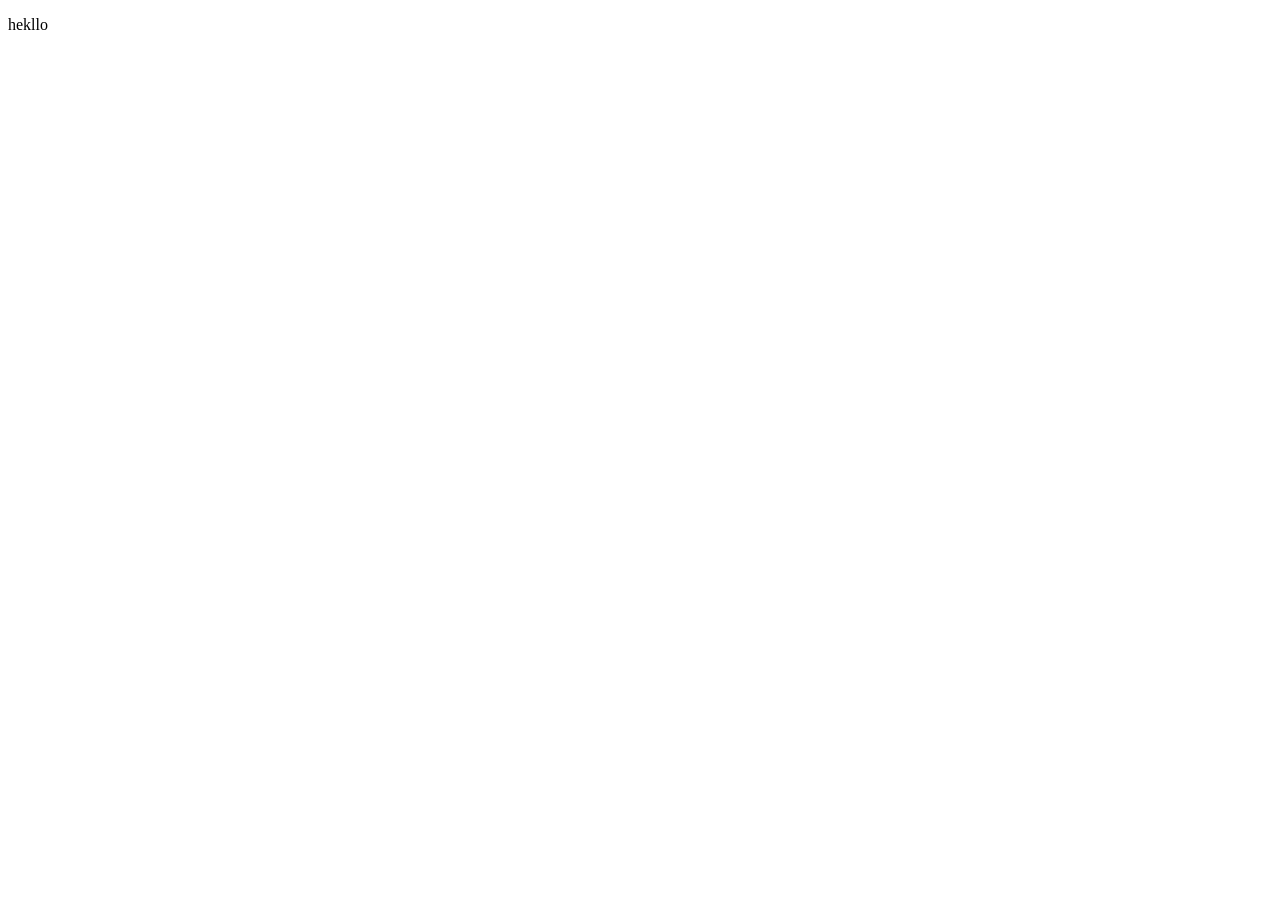
==== index.html @ a21338e0 "break" ====
<!DOCTYPE html>
<html lang="en">

<head>
    <meta charset="UTF-8">
    <meta name="viewport" content="width=device-width,initial-scale=1.0">
    <title>MY first website</title>

    
<p>
    hekllo</p>

</body>

</html>
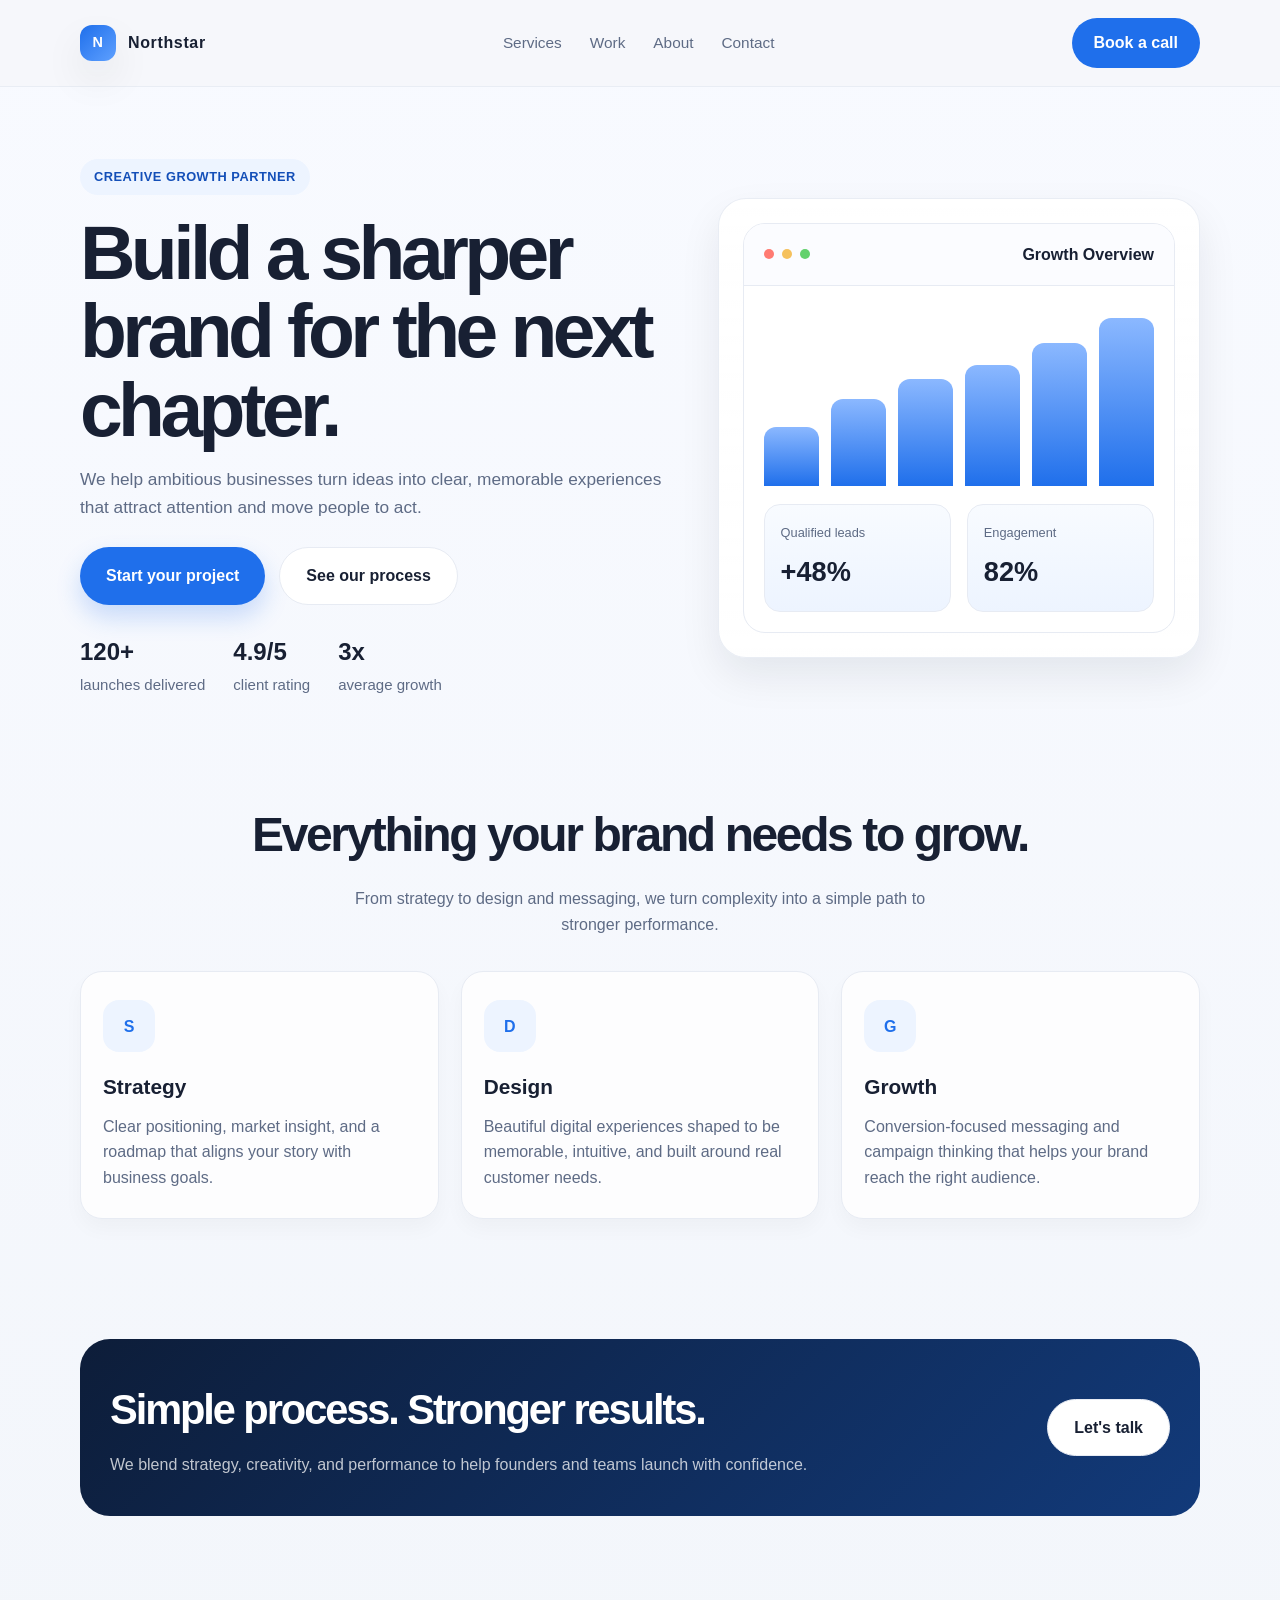
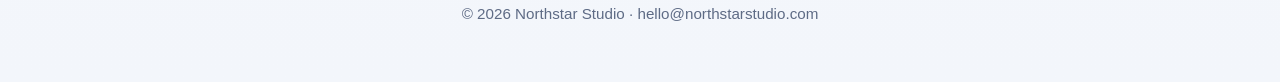
==== commit 5ec520f5: "break" ====
--- a/index.html
+++ b/index.html
@@ -1,15 +1,511 @@
 <!DOCTYPE html>
 <html lang="en">
-
 <head>
-    <meta charset="UTF-8">
-    <meta name="viewport" content="width=device-width,initial-scale=1.0">
-    <title>MY first website</title>
-
-    
-<p>
-    hekllo</p>
-
+  <meta charset="UTF-8" />
+  <meta name="viewport" content="width=device-width, initial-scale=1.0" />
+  <title>Northstar Studio</title>
+  <meta name="description" content="A clean and modern studio landing page." />
+  <style>
+    :root {
+      --bg: #f5f7fb;
+      --panel: #ffffff;
+      --primary: #1f6feb;
+      --primary-dark: #144fb8;
+      --text: #182033;
+      --muted: #5e6b85;
+      --line: #e7ebf3;
+      --accent: #edf4ff;
+      --shadow: 0 18px 40px rgba(17, 24, 39, 0.08);
+    }
+
+    * { box-sizing: border-box; }
+
+    html { scroll-behavior: smooth; }
+
+    body {
+      margin: 0;
+      font-family: Arial, Helvetica, sans-serif;
+      background: linear-gradient(180deg, #f8faff 0%, #f3f6fb 100%);
+      color: var(--text);
+      line-height: 1.6;
+    }
+
+    a { text-decoration: none; color: inherit; }
+
+    img { max-width: 100%; display: block; }
+
+    .container {
+      width: min(1120px, calc(100% - 32px));
+      margin: 0 auto;
+    }
+
+    header {
+      position: sticky;
+      top: 0;
+      z-index: 10;
+      backdrop-filter: blur(10px);
+      background: rgba(245, 247, 251, 0.8);
+      border-bottom: 1px solid rgba(231, 235, 243, 0.8);
+    }
+
+    .nav {
+      display: flex;
+      align-items: center;
+      justify-content: space-between;
+      padding: 18px 0;
+    }
+
+    .brand {
+      display: flex;
+      align-items: center;
+      gap: 12px;
+      font-weight: 700;
+      letter-spacing: 0.04em;
+    }
+
+    .brand-mark {
+      width: 36px;
+      height: 36px;
+      border-radius: 12px;
+      display: grid;
+      place-items: center;
+      color: white;
+      background: linear-gradient(135deg, var(--primary), #5ea0ff);
+      box-shadow: var(--shadow);
+      font-size: 0.9rem;
+    }
+
+    .nav-links {
+      display: flex;
+      align-items: center;
+      gap: 28px;
+      color: var(--muted);
+      font-size: 0.96rem;
+    }
+
+    .nav-button {
+      padding: 12px 22px;
+      border-radius: 999px;
+      background: var(--primary);
+      color: white;
+      font-weight: 600;
+      transition: background 0.2s ease;
+    }
+
+    .nav-button:hover {
+      background: var(--primary-dark);
+    }
+
+    .hero {
+      padding: 72px 0 40px;
+    }
+
+    .hero-inner {
+      display: grid;
+      grid-template-columns: 1.1fr 0.9fr;
+      gap: 48px;
+      align-items: center;
+    }
+
+    .eyebrow {
+      display: inline-flex;
+      align-items: center;
+      gap: 8px;
+      padding: 8px 14px;
+      background: var(--accent);
+      color: var(--primary-dark);
+      border-radius: 999px;
+      font-size: 0.8rem;
+      font-weight: 700;
+      letter-spacing: 0.04em;
+      text-transform: uppercase;
+    }
+
+    h1 {
+      margin: 18px 0 18px;
+      font-size: clamp(2.7rem, 6vw, 5rem);
+      line-height: 1.02;
+      letter-spacing: -0.06em;
+    }
+
+    .lead {
+      max-width: 590px;
+      margin: 0 0 26px;
+      color: var(--muted);
+      font-size: 1.08rem;
+    }
+
+    .cta-row {
+      display: flex;
+      flex-wrap: wrap;
+      gap: 14px;
+      margin-bottom: 28px;
+    }
+
+    .button {
+      display: inline-flex;
+      align-items: center;
+      justify-content: center;
+      padding: 15px 26px;
+      border-radius: 999px;
+      font-weight: 700;
+      transition: transform 0.2s ease, box-shadow 0.2s ease;
+    }
+
+    .button:hover {
+      transform: translateY(-1px);
+    }
+
+    .button.primary {
+      background: var(--primary);
+      color: white;
+      box-shadow: 0 12px 24px rgba(31, 111, 235, 0.22);
+    }
+
+    .button.secondary {
+      background: white;
+      border: 1px solid var(--line);
+      color: var(--text);
+    }
+
+    .mini-stats {
+      display: flex;
+      flex-wrap: wrap;
+      gap: 28px;
+      color: var(--muted);
+      font-size: 0.94rem;
+    }
+
+    .mini-stats strong {
+      display: block;
+      color: var(--text);
+      font-size: 1.5rem;
+      margin-bottom: 2px;
+    }
+
+    .hero-card {
+      background: linear-gradient(180deg, rgba(255,255,255,0.9), rgba(255,255,255,1));
+      border: 1px solid rgba(231, 235, 243, 0.9);
+      border-radius: 28px;
+      box-shadow: var(--shadow);
+      padding: 24px;
+    }
+
+    .dashboard {
+      background: var(--panel);
+      border: 1px solid var(--line);
+      border-radius: 22px;
+      overflow: hidden;
+    }
+
+    .dashboard-top {
+      display: flex;
+      align-items: center;
+      justify-content: space-between;
+      padding: 18px 20px;
+      border-bottom: 1px solid var(--line);
+      background: #fbfcff;
+    }
+
+    .dots {
+      display: flex;
+      gap: 8px;
+    }
+
+    .dot {
+      width: 10px;
+      height: 10px;
+      border-radius: 50%;
+      background: #dfe7f6;
+    }
+
+    .dot:first-child { background: #ff7b72; }
+    .dot:nth-child(2) { background: #f5c15d; }
+    .dot:nth-child(3) { background: #62d16c; }
+
+    .card-body {
+      padding: 20px;
+    }
+
+    .chart-bars {
+      display: flex;
+      align-items: flex-end;
+      gap: 12px;
+      height: 180px;
+      padding-top: 12px;
+    }
+
+    .chart-bars span {
+      flex: 1;
+      border-radius: 12px 12px 0 0;
+      background: linear-gradient(180deg, #8bb8ff 0%, #1f6feb 100%);
+    }
+
+    .chart-bars span:nth-child(1) { height: 35%; }
+    .chart-bars span:nth-child(2) { height: 52%; }
+    .chart-bars span:nth-child(3) { height: 64%; }
+    .chart-bars span:nth-child(4) { height: 72%; }
+    .chart-bars span:nth-child(5) { height: 85%; }
+    .chart-bars span:nth-child(6) { height: 100%; }
+
+    .metric-grid {
+      display: grid;
+      grid-template-columns: repeat(2, minmax(0, 1fr));
+      gap: 16px;
+      margin-top: 18px;
+    }
+
+    .metric {
+      background: linear-gradient(180deg, #f8fbff, #edf4ff);
+      border: 1px solid var(--line);
+      border-radius: 16px;
+      padding: 18px 16px;
+    }
+
+    .metric-label {
+      color: var(--muted);
+      font-size: 0.8rem;
+      margin-bottom: 6px;
+    }
+
+    .metric-value {
+      font-size: 1.7rem;
+      font-weight: 700;
+    }
+
+    .section {
+      padding: 60px 0;
+    }
+
+    .section-heading {
+      text-align: center;
+      margin-bottom: 34px;
+    }
+
+    .section-heading h2 {
+      margin: 0 0 12px;
+      font-size: clamp(2rem, 5vw, 3rem);
+      letter-spacing: -0.05em;
+    }
+
+    .section-heading p {
+      margin: 0 auto;
+      max-width: 620px;
+      color: var(--muted);
+    }
+
+    .features {
+      display: grid;
+      grid-template-columns: repeat(3, minmax(0, 1fr));
+      gap: 22px;
+    }
+
+    .feature {
+      background: rgba(255,255,255,0.8);
+      border: 1px solid var(--line);
+      border-radius: 22px;
+      padding: 28px 22px;
+      box-shadow: 0 10px 20px rgba(17, 24, 39, 0.03);
+    }
+
+    .icon {
+      width: 52px;
+      height: 52px;
+      border-radius: 16px;
+      display: grid;
+      place-items: center;
+      background: var(--accent);
+      color: var(--primary);
+      font-weight: 700;
+      margin-bottom: 18px;
+    }
+
+    .feature h3 {
+      margin: 0 0 10px;
+      font-size: 1.3rem;
+    }
+
+    .feature p {
+      margin: 0;
+      color: var(--muted);
+    }
+
+    .cta-panel {
+      background: linear-gradient(135deg, #0d1d39 0%, #123a7a 100%);
+      border-radius: 30px;
+      padding: 38px 30px;
+      color: white;
+      display: flex;
+      justify-content: space-between;
+      align-items: center;
+      gap: 24px;
+    }
+
+    .cta-panel h3 {
+      margin: 0 0 8px;
+      font-size: clamp(1.8rem, 4vw, 2.6rem);
+      letter-spacing: -0.05em;
+    }
+
+    .cta-panel p {
+      margin: 0;
+      color: rgba(255,255,255,0.74);
+    }
+
+    footer {
+      padding: 26px 0 56px;
+      color: var(--muted);
+      text-align: center;
+      font-size: 0.95rem;
+    }
+
+    @media (max-width: 860px) {
+      .hero-inner,
+      .features,
+      .cta-panel {
+        grid-template-columns: 1fr;
+        display: grid;
+      }
+
+      .nav-links {
+        display: none;
+      }
+
+      .cta-panel {
+        text-align: center;
+        justify-items: center;
+      }
+    }
+  </style>
+</head>
+<body>
+  <header>
+    <div class="container nav">
+      <div class="brand" aria-label="Northstar Studio homepage">
+        <div class="brand-mark">N</div>
+        <span>Northstar</span>
+      </div>
+      <nav class="nav-links" aria-label="Main navigation">
+        <a href="#services">Services</a>
+        <a href="#work">Work</a>
+        <a href="#about">About</a>
+        <a href="#contact">Contact</a>
+      </nav>
+      <a class="nav-button" href="#contact">Book a call</a>
+    </div>
+  </header>
+
+  <main>
+    <section class="hero">
+      <div class="container hero-inner">
+        <div>
+          <div class="eyebrow">Creative growth partner</div>
+          <h1>Build a sharper brand for the next chapter.</h1>
+          <p class="lead">
+            We help ambitious businesses turn ideas into clear, memorable experiences that attract attention and move people to act.
+          </p>
+          <div class="cta-row">
+            <a class="button primary" href="#contact">Start your project</a>
+            <a class="button secondary" href="#services">See our process</a>
+          </div>
+          <div class="mini-stats" aria-label="Key metrics">
+            <div>
+              <strong>120+</strong>
+              launches delivered
+            </div>
+            <div>
+              <strong>4.9/5</strong>
+              client rating
+            </div>
+            <div>
+              <strong>3x</strong>
+              average growth
+            </div>
+          </div>
+        </div>
+
+        <div class="hero-card" aria-label="Analytics preview">
+          <div class="dashboard">
+            <div class="dashboard-top">
+              <div class="dots" aria-hidden="true">
+                <span class="dot"></span>
+                <span class="dot"></span>
+                <span class="dot"></span>
+              </div>
+              <strong>Growth Overview</strong>
+            </div>
+            <div class="card-body">
+              <div class="chart-bars" aria-hidden="true">
+                <span></span>
+                <span></span>
+                <span></span>
+                <span></span>
+                <span></span>
+                <span></span>
+              </div>
+              <div class="metric-grid">
+                <div class="metric">
+                  <div class="metric-label">Qualified leads</div>
+                  <div class="metric-value">+48%</div>
+                </div>
+                <div class="metric">
+                  <div class="metric-label">Engagement</div>
+                  <div class="metric-value">82%</div>
+                </div>
+              </div>
+            </div>
+          </div>
+        </div>
+      </div>
+    </section>
+
+    <section class="section" id="services">
+      <div class="container">
+        <div class="section-heading">
+          <h2>Everything your brand needs to grow.</h2>
+          <p>From strategy to design and messaging, we turn complexity into a simple path to stronger performance.</p>
+        </div>
+
+        <div class="features">
+          <article class="feature">
+            <div class="icon">S</div>
+            <h3>Strategy</h3>
+            <p>Clear positioning, market insight, and a roadmap that aligns your story with business goals.</p>
+          </article>
+
+          <article class="feature">
+            <div class="icon">D</div>
+            <h3>Design</h3>
+            <p>Beautiful digital experiences shaped to be memorable, intuitive, and built around real customer needs.</p>
+          </article>
+
+          <article class="feature">
+            <div class="icon">G</div>
+            <h3>Growth</h3>
+            <p>Conversion-focused messaging and campaign thinking that helps your brand reach the right audience.</p>
+          </article>
+        </div>
+      </div>
+    </section>
+
+    <section class="section" id="about">
+      <div class="container">
+        <div class="cta-panel">
+          <div>
+            <h3>Simple process. Stronger results.</h3>
+            <p>We blend strategy, creativity, and performance to help founders and teams launch with confidence.</p>
+          </div>
+          <a class="button secondary" href="#contact">Let's talk</a>
+        </div>
+      </div>
+    </section>
+  </main>
+
+  <footer id="contact">
+    <div class="container">
+      © 2026 Northstar Studio · hello@northstarstudio.com
+    </div>
+  </footer>
 </body>
-
 </html>
+
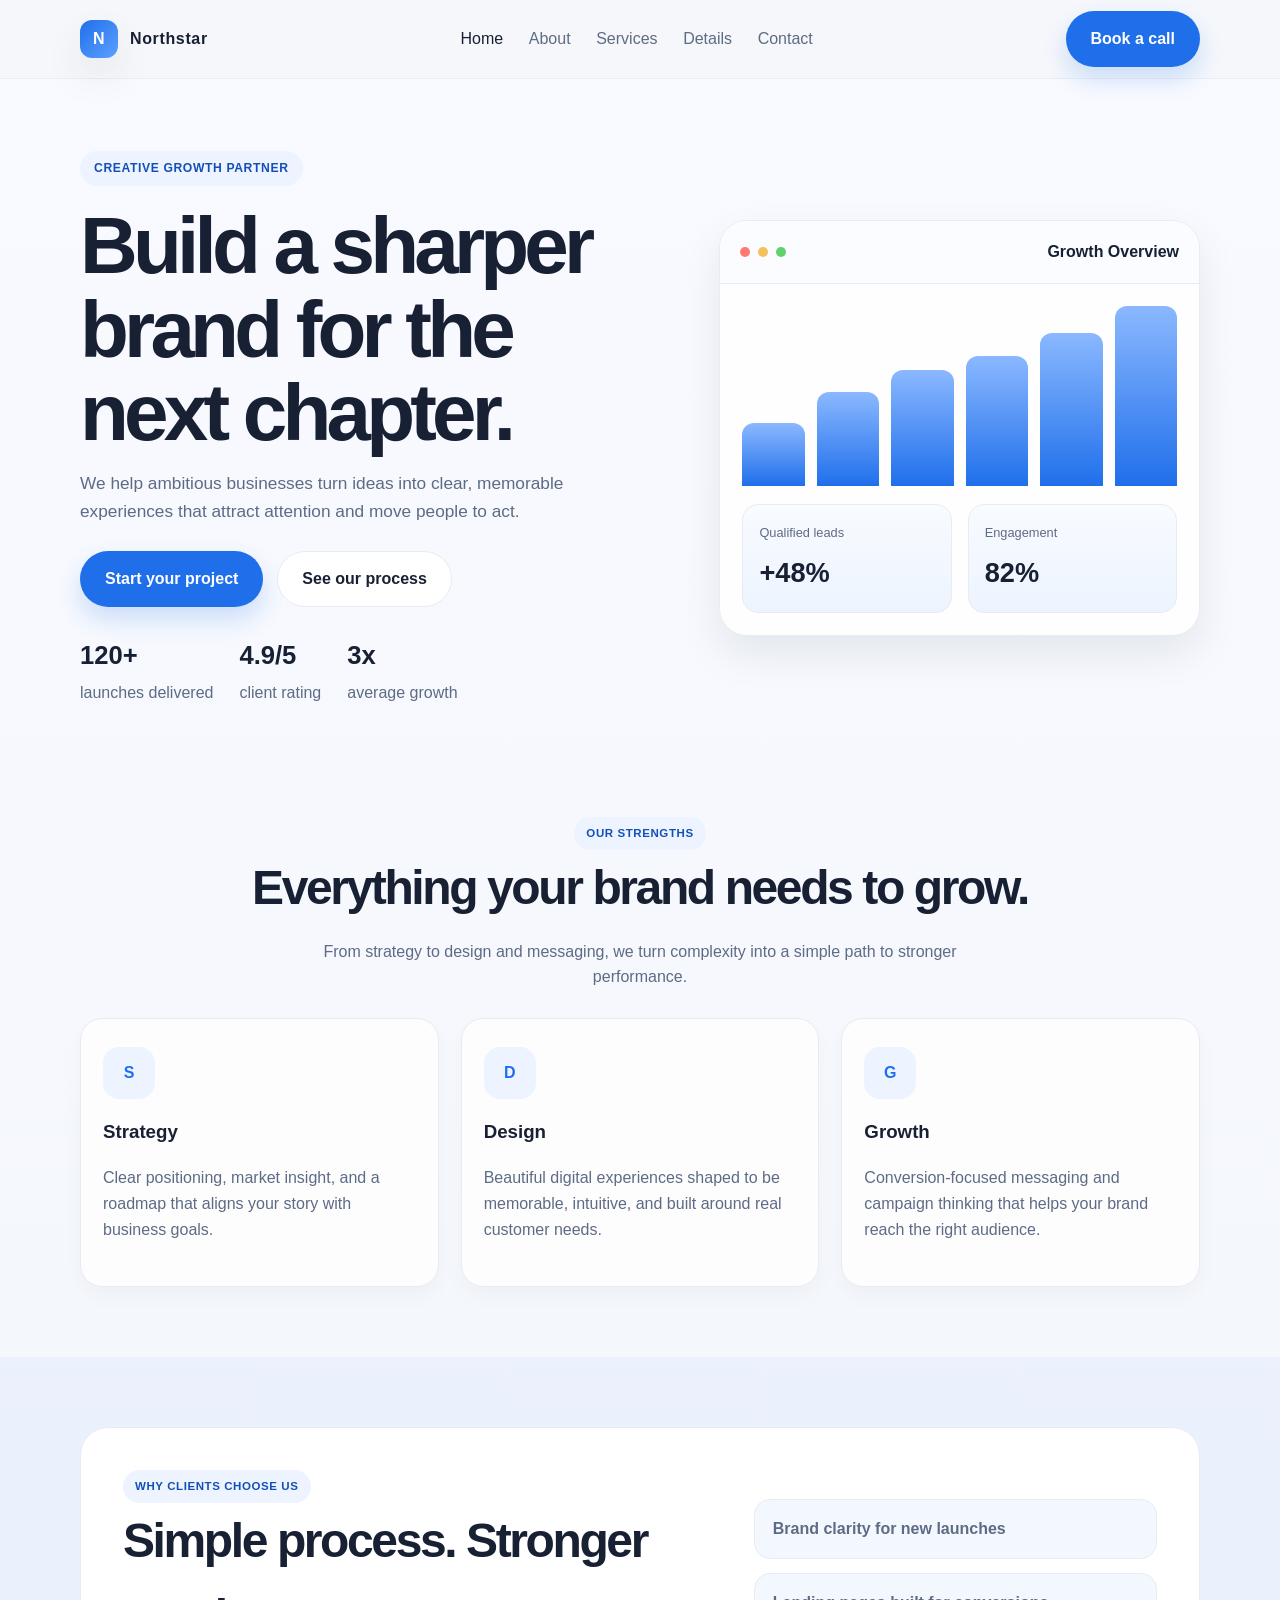
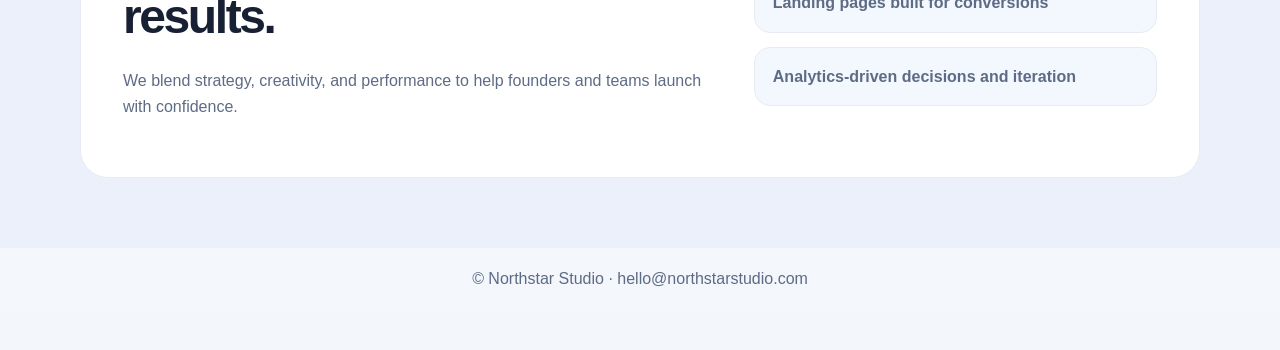
==== commit 9df8b019: "break" ====
--- a/index.html
+++ b/index.html
@@ -4,454 +4,90 @@
   <meta charset="UTF-8" />
   <meta name="viewport" content="width=device-width, initial-scale=1.0" />
   <title>Northstar Studio</title>
-  <meta name="description" content="A clean and modern studio landing page." />
-  <style>
-    :root {
-      --bg: #f5f7fb;
-      --panel: #ffffff;
-      --primary: #1f6feb;
-      --primary-dark: #144fb8;
-      --text: #182033;
-      --muted: #5e6b85;
-      --line: #e7ebf3;
-      --accent: #edf4ff;
-      --shadow: 0 18px 40px rgba(17, 24, 39, 0.08);
-    }
-
-    * { box-sizing: border-box; }
-
-    html { scroll-behavior: smooth; }
-
-    body {
-      margin: 0;
-      font-family: Arial, Helvetica, sans-serif;
-      background: linear-gradient(180deg, #f8faff 0%, #f3f6fb 100%);
-      color: var(--text);
-      line-height: 1.6;
-    }
-
-    a { text-decoration: none; color: inherit; }
-
-    img { max-width: 100%; display: block; }
-
-    .container {
-      width: min(1120px, calc(100% - 32px));
-      margin: 0 auto;
-    }
-
-    header {
-      position: sticky;
-      top: 0;
-      z-index: 10;
-      backdrop-filter: blur(10px);
-      background: rgba(245, 247, 251, 0.8);
-      border-bottom: 1px solid rgba(231, 235, 243, 0.8);
-    }
-
-    .nav {
-      display: flex;
-      align-items: center;
-      justify-content: space-between;
-      padding: 18px 0;
-    }
-
-    .brand {
-      display: flex;
-      align-items: center;
-      gap: 12px;
-      font-weight: 700;
-      letter-spacing: 0.04em;
-    }
-
-    .brand-mark {
-      width: 36px;
-      height: 36px;
-      border-radius: 12px;
-      display: grid;
-      place-items: center;
-      color: white;
-      background: linear-gradient(135deg, var(--primary), #5ea0ff);
-      box-shadow: var(--shadow);
-      font-size: 0.9rem;
-    }
-
-    .nav-links {
-      display: flex;
-      align-items: center;
-      gap: 28px;
-      color: var(--muted);
-      font-size: 0.96rem;
-    }
-
-    .nav-button {
-      padding: 12px 22px;
-      border-radius: 999px;
-      background: var(--primary);
-      color: white;
-      font-weight: 600;
-      transition: background 0.2s ease;
-    }
-
-    .nav-button:hover {
-      background: var(--primary-dark);
-    }
-
-    .hero {
-      padding: 72px 0 40px;
-    }
-
-    .hero-inner {
-      display: grid;
-      grid-template-columns: 1.1fr 0.9fr;
-      gap: 48px;
-      align-items: center;
-    }
-
-    .eyebrow {
-      display: inline-flex;
-      align-items: center;
-      gap: 8px;
-      padding: 8px 14px;
-      background: var(--accent);
-      color: var(--primary-dark);
-      border-radius: 999px;
-      font-size: 0.8rem;
-      font-weight: 700;
-      letter-spacing: 0.04em;
-      text-transform: uppercase;
-    }
-
-    h1 {
-      margin: 18px 0 18px;
-      font-size: clamp(2.7rem, 6vw, 5rem);
-      line-height: 1.02;
-      letter-spacing: -0.06em;
-    }
-
-    .lead {
-      max-width: 590px;
-      margin: 0 0 26px;
-      color: var(--muted);
-      font-size: 1.08rem;
-    }
-
-    .cta-row {
-      display: flex;
-      flex-wrap: wrap;
-      gap: 14px;
-      margin-bottom: 28px;
-    }
-
-    .button {
-      display: inline-flex;
-      align-items: center;
-      justify-content: center;
-      padding: 15px 26px;
-      border-radius: 999px;
-      font-weight: 700;
-      transition: transform 0.2s ease, box-shadow 0.2s ease;
-    }
-
-    .button:hover {
-      transform: translateY(-1px);
-    }
-
-    .button.primary {
-      background: var(--primary);
-      color: white;
-      box-shadow: 0 12px 24px rgba(31, 111, 235, 0.22);
-    }
-
-    .button.secondary {
-      background: white;
-      border: 1px solid var(--line);
-      color: var(--text);
-    }
-
-    .mini-stats {
-      display: flex;
-      flex-wrap: wrap;
-      gap: 28px;
-      color: var(--muted);
-      font-size: 0.94rem;
-    }
-
-    .mini-stats strong {
-      display: block;
-      color: var(--text);
-      font-size: 1.5rem;
-      margin-bottom: 2px;
-    }
-
-    .hero-card {
-      background: linear-gradient(180deg, rgba(255,255,255,0.9), rgba(255,255,255,1));
-      border: 1px solid rgba(231, 235, 243, 0.9);
-      border-radius: 28px;
-      box-shadow: var(--shadow);
-      padding: 24px;
-    }
-
-    .dashboard {
-      background: var(--panel);
-      border: 1px solid var(--line);
-      border-radius: 22px;
-      overflow: hidden;
-    }
-
-    .dashboard-top {
-      display: flex;
-      align-items: center;
-      justify-content: space-between;
-      padding: 18px 20px;
-      border-bottom: 1px solid var(--line);
-      background: #fbfcff;
-    }
-
-    .dots {
-      display: flex;
-      gap: 8px;
-    }
-
-    .dot {
-      width: 10px;
-      height: 10px;
-      border-radius: 50%;
-      background: #dfe7f6;
-    }
-
-    .dot:first-child { background: #ff7b72; }
-    .dot:nth-child(2) { background: #f5c15d; }
-    .dot:nth-child(3) { background: #62d16c; }
-
-    .card-body {
-      padding: 20px;
-    }
-
-    .chart-bars {
-      display: flex;
-      align-items: flex-end;
-      gap: 12px;
-      height: 180px;
-      padding-top: 12px;
-    }
-
-    .chart-bars span {
-      flex: 1;
-      border-radius: 12px 12px 0 0;
-      background: linear-gradient(180deg, #8bb8ff 0%, #1f6feb 100%);
-    }
-
-    .chart-bars span:nth-child(1) { height: 35%; }
-    .chart-bars span:nth-child(2) { height: 52%; }
-    .chart-bars span:nth-child(3) { height: 64%; }
-    .chart-bars span:nth-child(4) { height: 72%; }
-    .chart-bars span:nth-child(5) { height: 85%; }
-    .chart-bars span:nth-child(6) { height: 100%; }
-
-    .metric-grid {
-      display: grid;
-      grid-template-columns: repeat(2, minmax(0, 1fr));
-      gap: 16px;
-      margin-top: 18px;
-    }
-
-    .metric {
-      background: linear-gradient(180deg, #f8fbff, #edf4ff);
-      border: 1px solid var(--line);
-      border-radius: 16px;
-      padding: 18px 16px;
-    }
-
-    .metric-label {
-      color: var(--muted);
-      font-size: 0.8rem;
-      margin-bottom: 6px;
-    }
-
-    .metric-value {
-      font-size: 1.7rem;
-      font-weight: 700;
-    }
-
-    .section {
-      padding: 60px 0;
-    }
-
-    .section-heading {
-      text-align: center;
-      margin-bottom: 34px;
-    }
-
-    .section-heading h2 {
-      margin: 0 0 12px;
-      font-size: clamp(2rem, 5vw, 3rem);
-      letter-spacing: -0.05em;
-    }
-
-    .section-heading p {
-      margin: 0 auto;
-      max-width: 620px;
-      color: var(--muted);
-    }
-
-    .features {
-      display: grid;
-      grid-template-columns: repeat(3, minmax(0, 1fr));
-      gap: 22px;
-    }
-
-    .feature {
-      background: rgba(255,255,255,0.8);
-      border: 1px solid var(--line);
-      border-radius: 22px;
-      padding: 28px 22px;
-      box-shadow: 0 10px 20px rgba(17, 24, 39, 0.03);
-    }
-
-    .icon {
-      width: 52px;
-      height: 52px;
-      border-radius: 16px;
-      display: grid;
-      place-items: center;
-      background: var(--accent);
-      color: var(--primary);
-      font-weight: 700;
-      margin-bottom: 18px;
-    }
-
-    .feature h3 {
-      margin: 0 0 10px;
-      font-size: 1.3rem;
-    }
-
-    .feature p {
-      margin: 0;
-      color: var(--muted);
-    }
-
-    .cta-panel {
-      background: linear-gradient(135deg, #0d1d39 0%, #123a7a 100%);
-      border-radius: 30px;
-      padding: 38px 30px;
-      color: white;
-      display: flex;
-      justify-content: space-between;
-      align-items: center;
-      gap: 24px;
-    }
-
-    .cta-panel h3 {
-      margin: 0 0 8px;
-      font-size: clamp(1.8rem, 4vw, 2.6rem);
-      letter-spacing: -0.05em;
-    }
-
-    .cta-panel p {
-      margin: 0;
-      color: rgba(255,255,255,0.74);
-    }
-
-    footer {
-      padding: 26px 0 56px;
-      color: var(--muted);
-      text-align: center;
-      font-size: 0.95rem;
-    }
-
-    @media (max-width: 860px) {
-      .hero-inner,
-      .features,
-      .cta-panel {
-        grid-template-columns: 1fr;
-        display: grid;
-      }
-
-      .nav-links {
-        display: none;
-      }
-
-      .cta-panel {
-        text-align: center;
-        justify-items: center;
-      }
-    }
-  </style>
+  <meta name="description" content="Northstar Studio creates clean, modern digital experiences for growing brands." />
+  <link rel="stylesheet" href="styles.css" />
 </head>
 <body>
-  <header>
-    <div class="container nav">
-      <div class="brand" aria-label="Northstar Studio homepage">
-        <div class="brand-mark">N</div>
+  <header class="site-header">
+    <div class="container navbar">
+      <a class="brand" href="index.html" aria-label="Northstar homepage">
+        <span class="brand-mark">N</span>
         <span>Northstar</span>
-      </div>
-      <nav class="nav-links" aria-label="Main navigation">
-        <a href="#services">Services</a>
-        <a href="#work">Work</a>
-        <a href="#about">About</a>
-        <a href="#contact">Contact</a>
+      </a>
+
+      <button class="menu-toggle" aria-label="Toggle menu" aria-expanded="false">Menu</button>
+
+      <nav class="site-nav" aria-label="Main navigation">
+        <a href="index.html" class="active">Home</a>
+        <a href="about.html">About</a>
+        <a href="services.html">Services</a>
+        <a href="details.html">Details</a>
+        <a href="contact.html">Contact</a>
       </nav>
-      <a class="nav-button" href="#contact">Book a call</a>
+
+      <a class="btn btn-primary nav-cta" href="contact.html">Book a call</a>
     </div>
   </header>
 
   <main>
     <section class="hero">
-      <div class="container hero-inner">
-        <div>
-          <div class="eyebrow">Creative growth partner</div>
+      <div class="container hero-grid">
+        <div class="hero-copy">
+          <span class="eyebrow">Creative growth partner</span>
           <h1>Build a sharper brand for the next chapter.</h1>
           <p class="lead">
             We help ambitious businesses turn ideas into clear, memorable experiences that attract attention and move people to act.
           </p>
-          <div class="cta-row">
-            <a class="button primary" href="#contact">Start your project</a>
-            <a class="button secondary" href="#services">See our process</a>
+
+          <div class="action-row">
+            <a class="btn btn-primary" href="contact.html">Start your project</a>
+            <a class="btn btn-secondary" href="services.html">See our process</a>
           </div>
-          <div class="mini-stats" aria-label="Key metrics">
+
+          <div class="stats-row">
             <div>
               <strong>120+</strong>
-              launches delivered
+              <span>launches delivered</span>
             </div>
             <div>
               <strong>4.9/5</strong>
-              client rating
+              <span>client rating</span>
             </div>
             <div>
               <strong>3x</strong>
-              average growth
+              <span>average growth</span>
             </div>
           </div>
         </div>
 
-        <div class="hero-card" aria-label="Analytics preview">
-          <div class="dashboard">
-            <div class="dashboard-top">
-              <div class="dots" aria-hidden="true">
-                <span class="dot"></span>
-                <span class="dot"></span>
-                <span class="dot"></span>
+        <div class="panel dashboard-panel" aria-label="Growth dashboard preview">
+          <div class="dashboard-head">
+            <div class="dots" aria-hidden="true">
+              <span></span>
+              <span></span>
+              <span></span>
+            </div>
+            <strong>Growth Overview</strong>
+          </div>
+
+          <div class="dashboard-body">
+            <div class="chart-bars" aria-hidden="true">
+              <span></span>
+              <span></span>
+              <span></span>
+              <span></span>
+              <span></span>
+              <span></span>
+            </div>
+
+            <div class="metric-grid">
+              <div class="metric-box">
+                <div class="label">Qualified leads</div>
+                <div class="value">+48%</div>
               </div>
-              <strong>Growth Overview</strong>
-            </div>
-            <div class="card-body">
-              <div class="chart-bars" aria-hidden="true">
-                <span></span>
-                <span></span>
-                <span></span>
-                <span></span>
-                <span></span>
-                <span></span>
-              </div>
-              <div class="metric-grid">
-                <div class="metric">
-                  <div class="metric-label">Qualified leads</div>
-                  <div class="metric-value">+48%</div>
-                </div>
-                <div class="metric">
-                  <div class="metric-label">Engagement</div>
-                  <div class="metric-value">82%</div>
-                </div>
+              <div class="metric-box">
+                <div class="label">Engagement</div>
+                <div class="value">82%</div>
               </div>
             </div>
           </div>
@@ -459,28 +95,29 @@
       </div>
     </section>
 
-    <section class="section" id="services">
+    <section class="section">
       <div class="container">
-        <div class="section-heading">
+        <div class="section-head">
+          <span class="eyebrow small">Our strengths</span>
           <h2>Everything your brand needs to grow.</h2>
           <p>From strategy to design and messaging, we turn complexity into a simple path to stronger performance.</p>
         </div>
 
-        <div class="features">
-          <article class="feature">
-            <div class="icon">S</div>
+        <div class="card-grid three-up">
+          <article class="card">
+            <div class="icon-box">S</div>
             <h3>Strategy</h3>
             <p>Clear positioning, market insight, and a roadmap that aligns your story with business goals.</p>
           </article>
 
-          <article class="feature">
-            <div class="icon">D</div>
+          <article class="card">
+            <div class="icon-box">D</div>
             <h3>Design</h3>
             <p>Beautiful digital experiences shaped to be memorable, intuitive, and built around real customer needs.</p>
           </article>
 
-          <article class="feature">
-            <div class="icon">G</div>
+          <article class="card">
+            <div class="icon-box">G</div>
             <h3>Growth</h3>
             <p>Conversion-focused messaging and campaign thinking that helps your brand reach the right audience.</p>
           </article>
@@ -488,24 +125,30 @@
       </div>
     </section>
 
-    <section class="section" id="about">
-      <div class="container">
-        <div class="cta-panel">
-          <div>
-            <h3>Simple process. Stronger results.</h3>
-            <p>We blend strategy, creativity, and performance to help founders and teams launch with confidence.</p>
-          </div>
-          <a class="button secondary" href="#contact">Let's talk</a>
+    <section class="section alt-section">
+      <div class="container split-panel">
+        <div>
+          <span class="eyebrow small">Why clients choose us</span>
+          <h2>Simple process. Stronger results.</h2>
+          <p>We blend strategy, creativity, and performance to help founders and teams launch with confidence.</p>
         </div>
+
+        <ul class="feature-list">
+          <li>Brand clarity for new launches</li>
+          <li>Landing pages built for conversions</li>
+          <li>Analytics-driven decisions and iteration</li>
+        </ul>
       </div>
     </section>
   </main>
 
-  <footer id="contact">
-    <div class="container">
-      © 2026 Northstar Studio · hello@northstarstudio.com
+  <footer class="site-footer">
+    <div class="container footer-inner">
+      <p>© <span id="year"></span> Northstar Studio · hello@northstarstudio.com</p>
     </div>
   </footer>
+
+  <script src="script.js"></script>
 </body>
 </html>
 
--- a/styles.css
+++ b/styles.css
@@ -0,0 +1,641 @@
+:root {
+  --bg: #f5f7fb;
+  --panel: #ffffff;
+  --primary: #1f6feb;
+  --primary-dark: #144fb8;
+  --text: #182033;
+  --muted: #5e6b85;
+  --line: #e7ebf3;
+  --accent: #edf4ff;
+  --shadow: 0 18px 40px rgba(17, 24, 39, 0.08);
+  --radius: 22px;
+}
+
+* {
+  box-sizing: border-box;
+}
+
+html {
+  scroll-behavior: smooth;
+}
+
+body {
+  margin: 0;
+  font-family: Arial, Helvetica, sans-serif;
+  background: linear-gradient(180deg, #f8faff 0%, #f3f6fb 100%);
+  color: var(--text);
+  line-height: 1.6;
+}
+
+a {
+  color: inherit;
+  text-decoration: none;
+}
+
+img {
+  max-width: 100%;
+  display: block;
+}
+
+button,
+input,
+textarea {
+  font: inherit;
+}
+
+.container {
+  width: min(1120px, calc(100% - 32px));
+  margin: 0 auto;
+}
+
+.site-header {
+  position: sticky;
+  top: 0;
+  z-index: 20;
+  background: rgba(245, 247, 251, 0.82);
+  backdrop-filter: blur(10px);
+  border-bottom: 1px solid rgba(231, 235, 243, 0.9);
+}
+
+.navbar {
+  display: flex;
+  align-items: center;
+  justify-content: space-between;
+  gap: 20px;
+  min-height: 78px;
+}
+
+.brand {
+  display: inline-flex;
+  align-items: center;
+  gap: 12px;
+  font-weight: 700;
+  letter-spacing: 0.04em;
+}
+
+.brand-mark {
+  width: 38px;
+  height: 38px;
+  display: grid;
+  place-items: center;
+  border-radius: 12px;
+  background: linear-gradient(135deg, var(--primary), #5ea0ff);
+  color: #fff;
+  box-shadow: var(--shadow);
+}
+
+.site-nav {
+  display: flex;
+  align-items: center;
+  gap: clamp(12px, 2vw, 26px);
+  color: var(--muted);
+}
+
+.site-nav a {
+  transition: color 0.2s ease;
+}
+
+.site-nav a:hover,
+.site-nav a.active {
+  color: var(--text);
+}
+
+.btn {
+  display: inline-flex;
+  align-items: center;
+  justify-content: center;
+  padding: 14px 24px;
+  border-radius: 999px;
+  border: 1px solid transparent;
+  font-weight: 700;
+  transition: transform 0.2s ease, box-shadow 0.2s ease;
+}
+
+.btn:hover {
+  transform: translateY(-1px);
+}
+
+.btn-primary {
+  background: var(--primary);
+  color: white;
+  box-shadow: 0 12px 24px rgba(31, 111, 235, 0.2);
+}
+
+.btn-primary:hover {
+  background: var(--primary-dark);
+}
+
+.btn-secondary {
+  background: white;
+  border-color: var(--line);
+  color: var(--text);
+}
+
+.hero {
+  padding: 72px 0 42px;
+}
+
+.hero-grid {
+  display: grid;
+  grid-template-columns: minmax(0, 1.1fr) minmax(0, 0.9fr);
+  gap: clamp(24px, 5vw, 52px);
+  align-items: center;
+}
+
+.eyebrow {
+  display: inline-flex;
+  align-items: center;
+  padding: 8px 14px;
+  border-radius: 999px;
+  background: var(--accent);
+  color: var(--primary-dark);
+  font-size: 0.76rem;
+  font-weight: 700;
+  letter-spacing: 0.05em;
+  text-transform: uppercase;
+}
+
+.eyebrow.small {
+  padding: 7px 12px;
+  font-size: 0.72rem;
+}
+
+h1,
+h2,
+h3,
+p {
+  margin-top: 0;
+}
+
+h1 {
+  margin: 18px 0 16px;
+  font-size: clamp(2.6rem, 7vw, 5rem);
+  line-height: 1.04;
+  letter-spacing: -0.06em;
+}
+
+h2 {
+  margin-bottom: 12px;
+  font-size: clamp(2rem, 5vw, 3rem);
+  letter-spacing: -0.05em;
+}
+
+.lead,
+.section-head p,
+.split-panel p,
+.card p,
+.feature-list,
+.contact-info p,
+.details-copy p {
+  color: var(--muted);
+}
+
+.lead {
+  max-width: 560px;
+  margin-bottom: 26px;
+  font-size: 1.08rem;
+}
+
+.action-row {
+  display: flex;
+  flex-wrap: wrap;
+  gap: 14px;
+  margin-bottom: 28px;
+}
+
+.stats-row {
+  display: flex;
+  flex-wrap: wrap;
+  gap: 26px;
+  color: var(--muted);
+}
+
+.stats-row strong {
+  display: block;
+  margin-bottom: 4px;
+  color: var(--text);
+  font-size: clamp(1.3rem, 2vw, 1.8rem);
+}
+
+.panel {
+  background: rgba(255, 255, 255, 0.9);
+  border: 1px solid var(--line);
+  border-radius: 28px;
+  box-shadow: var(--shadow);
+}
+
+.dashboard-panel {
+  overflow: hidden;
+}
+
+.dashboard-head {
+  display: flex;
+  align-items: center;
+  justify-content: space-between;
+  padding: 18px 20px;
+  background: #fbfcff;
+  border-bottom: 1px solid var(--line);
+}
+
+.dots {
+  display: flex;
+  gap: 8px;
+}
+
+.dots span {
+  width: 10px;
+  height: 10px;
+  border-radius: 50%;
+  background: #dfe7f6;
+}
+
+.dots span:nth-child(1) { background: #ff7b72; }
+.dots span:nth-child(2) { background: #f5c15d; }
+.dots span:nth-child(3) { background: #62d16c; }
+
+.dashboard-body {
+  padding: 22px;
+}
+
+.chart-bars {
+  display: flex;
+  align-items: flex-end;
+  gap: 12px;
+  height: 180px;
+  margin-bottom: 18px;
+}
+
+.chart-bars span {
+  flex: 1;
+  border-radius: 12px 12px 0 0;
+  background: linear-gradient(180deg, #8bb8ff 0%, #1f6feb 100%);
+}
+
+.chart-bars span:nth-child(1) { height: 35%; }
+.chart-bars span:nth-child(2) { height: 52%; }
+.chart-bars span:nth-child(3) { height: 64%; }
+.chart-bars span:nth-child(4) { height: 72%; }
+.chart-bars span:nth-child(5) { height: 85%; }
+.chart-bars span:nth-child(6) { height: 100%; }
+
+.metric-grid {
+  display: grid;
+  grid-template-columns: repeat(2, minmax(0, 1fr));
+  gap: 16px;
+}
+
+.metric-box {
+  padding: 18px 16px;
+  border-radius: 16px;
+  border: 1px solid var(--line);
+  background: linear-gradient(180deg, #f8fbff, #edf4ff);
+}
+
+.metric-box .label {
+  color: var(--muted);
+  font-size: 0.8rem;
+}
+
+.metric-box .value {
+  margin-top: 8px;
+  font-weight: 700;
+  font-size: 1.7rem;
+}
+
+.section {
+  padding: 70px 0;
+}
+
+.section-head {
+  margin-bottom: 28px;
+  text-align: center;
+}
+
+.section-head p {
+  max-width: 680px;
+  margin: 0 auto;
+}
+
+.card-grid {
+  display: grid;
+  gap: 22px;
+}
+
+.three-up {
+  grid-template-columns: repeat(3, minmax(0, 1fr));
+}
+
+.card {
+  padding: 28px 22px;
+  border: 1px solid var(--line);
+  border-radius: var(--radius);
+  background: rgba(255, 255, 255, 0.8);
+  box-shadow: 0 10px 20px rgba(17, 24, 39, 0.03);
+}
+
+.icon-box {
+  width: 52px;
+  height: 52px;
+  display: grid;
+  place-items: center;
+  margin-bottom: 18px;
+  border-radius: 16px;
+  background: var(--accent);
+  color: var(--primary);
+  font-weight: 700;
+}
+
+.alt-section {
+  background: rgba(31, 111, 235, 0.04);
+}
+
+.split-panel {
+  display: grid;
+  grid-template-columns: minmax(0, 1.2fr) minmax(260px, 0.8fr);
+  gap: 26px;
+  align-items: center;
+  border: 1px solid var(--line);
+  border-radius: 28px;
+  background: white;
+  padding: clamp(24px, 4vw, 42px);
+}
+
+.feature-list {
+  list-style: none;
+  padding: 0;
+  margin: 0;
+  display: grid;
+  gap: 14px;
+}
+
+.feature-list li {
+  padding: 16px 18px;
+  border-radius: 16px;
+  background: #f3f8ff;
+  border: 1px solid var(--line);
+  font-weight: 600;
+}
+
+.page-header {
+  padding: 70px 0 20px;
+}
+
+.page-title {
+  text-align: center;
+  margin-bottom: 12px;
+}
+
+.page-intro {
+  max-width: 760px;
+  margin: 0 auto;
+  text-align: center;
+  color: var(--muted);
+}
+
+.story-grid,
+.contact-grid {
+  display: grid;
+  grid-template-columns: repeat(2, minmax(0, 1fr));
+  gap: 24px;
+}
+
+.quote-box,
+.contact-panel,
+.info-card,
+.service-card,
+.details-card {
+  padding: clamp(22px, 3vw, 32px);
+  border: 1px solid var(--line);
+  border-radius: var(--radius);
+  background: rgba(255,255,255,0.9);
+  box-shadow: 0 10px 20px rgba(17, 24, 39, 0.03);
+}
+
+.contact-panel,
+.info-card,
+.service-card,
+.details-card {
+  height: 100%;
+}
+
+.value-list,
+.check-list {
+  list-style: none;
+  padding: 0;
+  margin: 0;
+  display: grid;
+  gap: 12px;
+}
+
+.value-list li,
+.check-list li {
+  position: relative;
+  padding-left: 28px;
+  color: var(--muted);
+}
+
+.value-list li::before,
+.check-list li::before {
+  content: "✓";
+  position: absolute;
+  left: 0;
+  color: var(--primary);
+  font-weight: 700;
+}
+
+.service-grid,
+.details-grid {
+  display: grid;
+  grid-template-columns: repeat(3, minmax(0, 1fr));
+  gap: 22px;
+}
+
+.service-card .price,
+.details-card .meta {
+  display: inline-block;
+  padding: 7px 10px;
+  border-radius: 999px;
+  background: var(--accent);
+  color: var(--primary-dark);
+  font-size: 0.78rem;
+  font-weight: 700;
+  margin-bottom: 12px;
+}
+
+.service-card ul,
+.details-card ul {
+  margin: 14px 0 0;
+  padding-left: 18px;
+  color: var(--muted);
+}
+
+.process-steps {
+  display: grid;
+  grid-template-columns: repeat(4, minmax(0, 1fr));
+  gap: 20px;
+}
+
+.step {
+  padding: 22px 18px;
+  border-radius: 20px;
+  background: white;
+  border: 1px solid var(--line);
+}
+
+.step-number {
+  display: inline-flex;
+  align-items: center;
+  justify-content: center;
+  width: 36px;
+  height: 36px;
+  border-radius: 50%;
+  background: var(--accent);
+  color: var(--primary-dark);
+  font-weight: 700;
+  margin-bottom: 12px;
+}
+
+.contact-grid {
+  align-items: start;
+}
+
+.form-grid {
+  display: grid;
+  grid-template-columns: repeat(2, minmax(0, 1fr));
+  gap: 16px;
+}
+
+.form-field {
+  display: flex;
+  flex-direction: column;
+  gap: 8px;
+}
+
+.form-field.full {
+  grid-column: 1 / -1;
+}
+
+label {
+  font-weight: 600;
+}
+
+input,
+textarea {
+  width: 100%;
+  padding: 14px 16px;
+  border: 1px solid var(--line);
+  border-radius: 14px;
+  background: white;
+  color: var(--text);
+}
+
+textarea {
+  min-height: 150px;
+  resize: vertical;
+}
+
+input:focus,
+textarea:focus {
+  outline: 2px solid rgba(31, 111, 235, 0.18);
+  border-color: var(--primary);
+}
+
+.form-note {
+  margin-top: 16px;
+  color: var(--muted);
+  font-size: 0.9rem;
+}
+
+.contact-list {
+  list-style: none;
+  padding: 0;
+  margin: 18px 0 0;
+  display: grid;
+  gap: 14px;
+}
+
+.contact-list strong {
+  display: block;
+  margin-bottom: 4px;
+}
+
+.site-footer {
+  padding: 18px 0 42px;
+  color: var(--muted);
+}
+
+.footer-inner {
+  text-align: center;
+}
+
+@media (max-width: 860px) {
+  .site-nav {
+    position: absolute;
+    top: 78px;
+    left: 16px;
+    right: 16px;
+    display: none;
+    flex-direction: column;
+    align-items: flex-start;
+    padding: 18px 20px;
+    background: rgba(255, 255, 255, 0.96);
+    border: 1px solid var(--line);
+    border-radius: 18px;
+    box-shadow: var(--shadow);
+  }
+
+  .site-header.nav-open .site-nav {
+    display: flex;
+  }
+
+  .menu-toggle {
+    display: inline-flex;
+    align-items: center;
+    justify-content: center;
+    padding: 10px 14px;
+    border: 1px solid var(--line);
+    border-radius: 12px;
+    background: white;
+    cursor: pointer;
+  }
+
+  .nav-cta {
+    display: none;
+  }
+
+  .hero-grid,
+  .three-up,
+  .service-grid,
+  .details-grid,
+  .process-steps,
+  .story-grid,
+  .contact-grid,
+  .split-panel,
+  .form-grid {
+    grid-template-columns: 1fr;
+  }
+
+  .hero {
+    padding-top: 48px;
+  }
+}
+
+@media (min-width: 861px) {
+  .menu-toggle {
+    display: none;
+  }
+}
+
+@media (max-width: 500px) {
+  .container {
+    width: min(100% - 20px, 1120px);
+  }
+
+  .btn {
+    width: 100%;
+  }
+
+  .action-row {
+    flex-direction: column;
+  }
+}
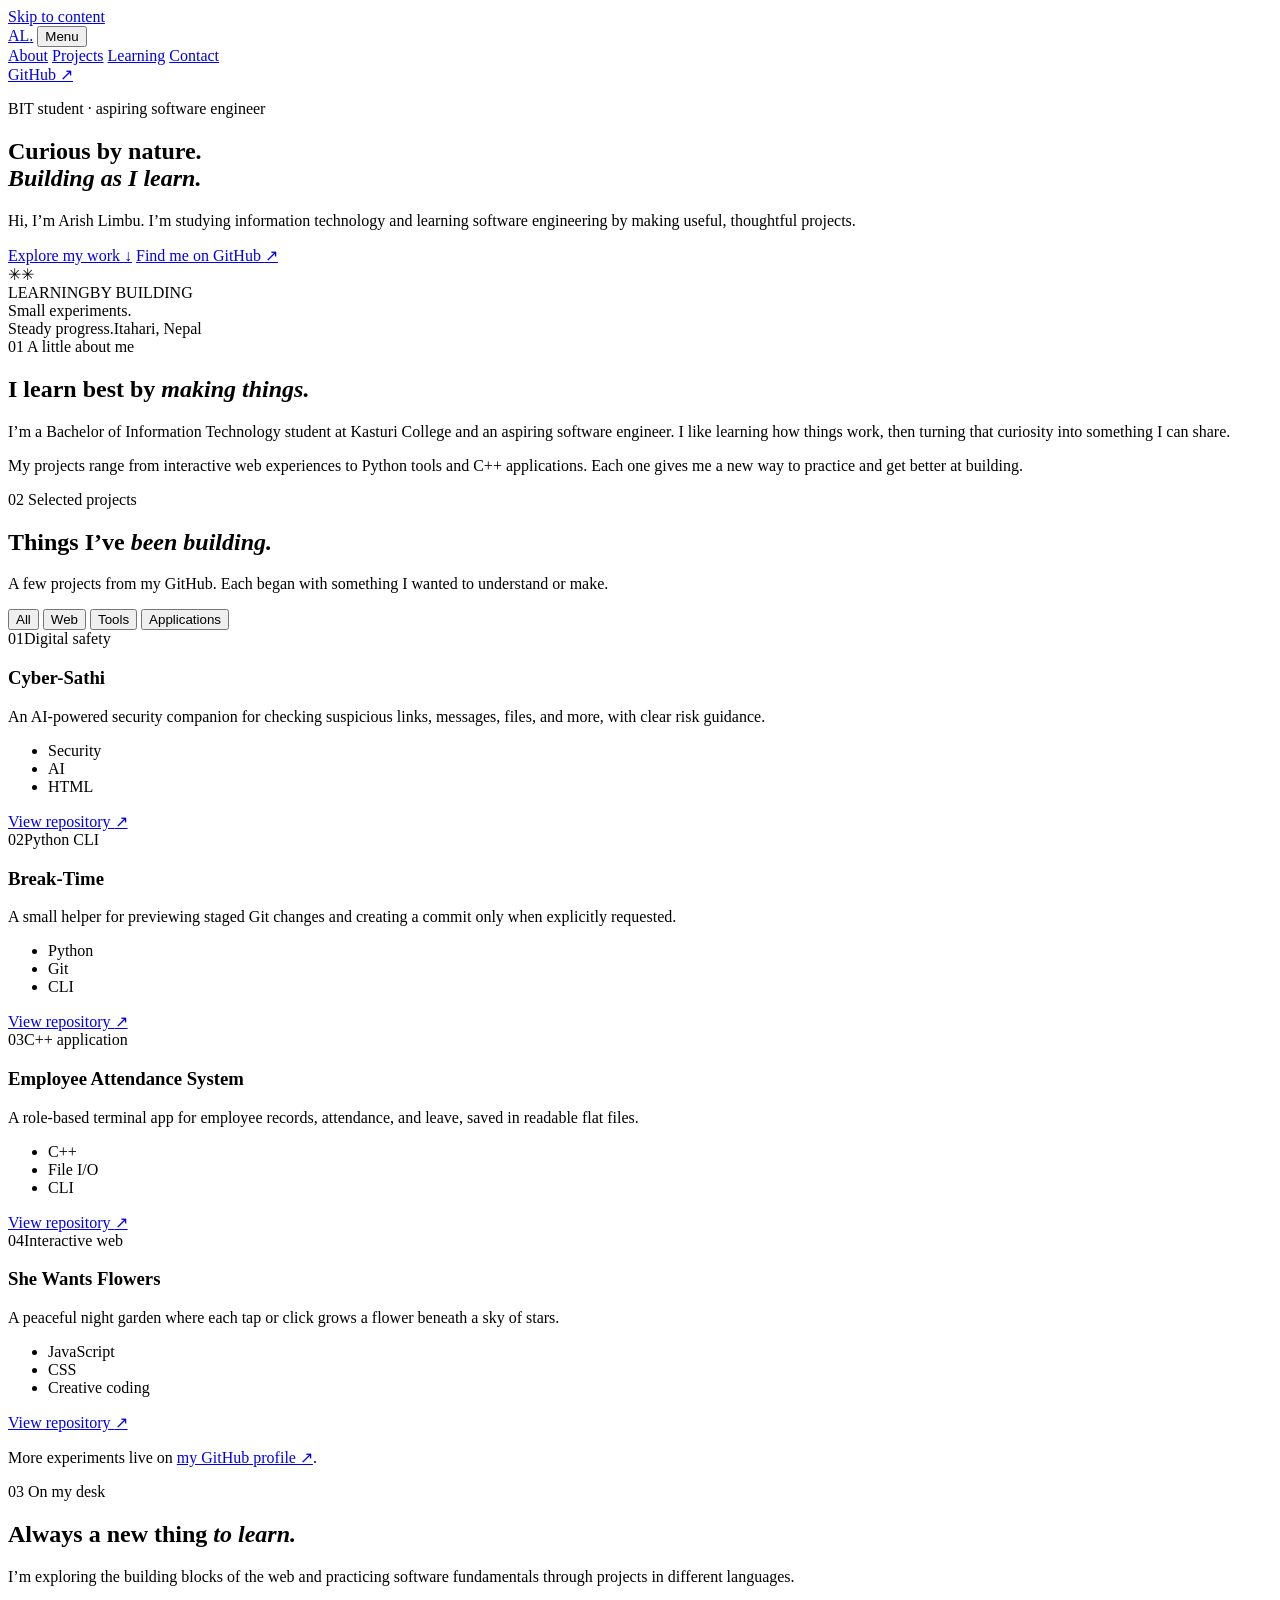
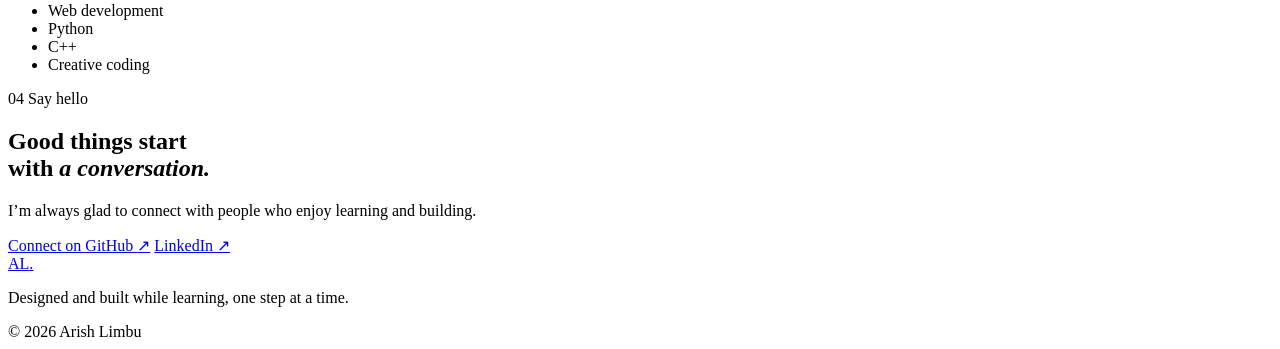
==== commit 0a563a6c: "feat: add personal portfolio homepage Create the accessible semantic page structure and verified por" ====
--- a/index.html
+++ b/index.html
@@ -1,154 +1,137 @@
-<!DOCTYPE html>
+<!doctype html>
 <html lang="en">
-<head>
-  <meta charset="UTF-8" />
-  <meta name="viewport" content="width=device-width, initial-scale=1.0" />
-  <title>Northstar Studio</title>
-  <meta name="description" content="Northstar Studio creates clean, modern digital experiences for growing brands." />
-  <link rel="stylesheet" href="styles.css" />
-</head>
-<body>
-  <header class="site-header">
-    <div class="container navbar">
-      <a class="brand" href="index.html" aria-label="Northstar homepage">
-        <span class="brand-mark">N</span>
-        <span>Northstar</span>
-      </a>
+  <head>
+    <meta charset="utf-8" />
+    <meta name="viewport" content="width=device-width, initial-scale=1" />
+    <meta name="theme-color" content="#f5f2ea" />
+    <meta name="description" content="Arish Limbu is a BIT student and aspiring software engineer who learns by building useful projects." />
+    <meta property="og:type" content="website" />
+    <meta property="og:title" content="Arish Limbu — Developer in Progress" />
+    <meta property="og:description" content="Curious by nature. Building as I learn." />
+    <meta property="og:url" content="https://arish0limbu.github.io/My-website/" />
+    <link rel="canonical" href="https://arish0limbu.github.io/My-website/" />
+    <link rel="icon" href="./favicon.svg" type="image/svg+xml" />
+    <link rel="manifest" href="./site.webmanifest" />
+    <link rel="stylesheet" href="./styles.css" />
+    <title>Arish Limbu — Developer in Progress</title>
+  </head>
+  <body>
+    <a class="skip-link" href="#main">Skip to content</a>
+    <header class="site-header">
+      <div class="container header-inner">
+        <a class="wordmark" href="#top" aria-label="Arish Limbu, home">AL<span aria-hidden="true">.</span></a>
+        <button class="menu-toggle" type="button" aria-expanded="false" aria-controls="primary-navigation">
+          <span class="menu-toggle-label">Menu</span><span class="menu-icon" aria-hidden="true"></span>
+        </button>
+        <nav class="site-nav" id="primary-navigation" aria-label="Main navigation">
+          <a href="#about">About</a>
+          <a href="#projects">Projects</a>
+          <a href="#learning">Learning</a>
+          <a href="#contact">Contact</a>
+        </nav>
+        <a class="header-link" href="https://github.com/Arish0limbu" target="_blank" rel="noreferrer">GitHub <span aria-hidden="true">↗</span></a>
+      </div>
+    </header>
 
-      <button class="menu-toggle" aria-label="Toggle menu" aria-expanded="false">Menu</button>
-
-      <nav class="site-nav" aria-label="Main navigation">
-        <a href="index.html" class="active">Home</a>
-        <a href="about.html">About</a>
-        <a href="services.html">Services</a>
-        <a href="details.html">Details</a>
-        <a href="contact.html">Contact</a>
-      </nav>
-
-      <a class="btn btn-primary nav-cta" href="contact.html">Book a call</a>
-    </div>
-  </header>
-
-  <main>
-    <section class="hero">
-      <div class="container hero-grid">
-        <div class="hero-copy">
-          <span class="eyebrow">Creative growth partner</span>
-          <h1>Build a sharper brand for the next chapter.</h1>
-          <p class="lead">
-            We help ambitious businesses turn ideas into clear, memorable experiences that attract attention and move people to act.
-          </p>
-
-          <div class="action-row">
-            <a class="btn btn-primary" href="contact.html">Start your project</a>
-            <a class="btn btn-secondary" href="services.html">See our process</a>
-          </div>
-
-          <div class="stats-row">
-            <div>
-              <strong>120+</strong>
-              <span>launches delivered</span>
-            </div>
-            <div>
-              <strong>4.9/5</strong>
-              <span>client rating</span>
-            </div>
-            <div>
-              <strong>3x</strong>
-              <span>average growth</span>
-            </div>
+    <main id="main">
+      <section class="hero container" id="top" aria-labelledby="hero-title">
+        <div class="hero-copy-block">
+          <p class="eyebrow"><span class="status-dot" aria-hidden="true"></span> BIT student · aspiring software engineer</p>
+          <h1 id="hero-title">Curious by nature.<br /><em>Building as I learn.</em></h1>
+          <p class="hero-copy">Hi, I’m Arish Limbu. I’m studying information technology and learning software engineering by making useful, thoughtful projects.</p>
+          <div class="hero-actions">
+            <a class="button button-dark" href="#projects">Explore my work <span aria-hidden="true">↓</span></a>
+            <a class="text-link" href="https://github.com/Arish0limbu" target="_blank" rel="noreferrer">Find me on GitHub <span aria-hidden="true">↗</span></a>
           </div>
         </div>
+        <div class="hero-art" aria-hidden="true">
+          <div class="art-orbit orbit-one"></div><div class="art-orbit orbit-two"></div>
+          <div class="art-sun"></div><span class="art-star star-one">✳</span><span class="art-star star-two">✳</span>
+          <div class="art-caption"><span>LEARNING</span><span>BY BUILDING</span></div>
+        </div>
+        <div class="hero-footnote"><span class="footnote-line"></span><span>Small experiments.<br />Steady progress.</span><span class="hero-location">Itahari, Nepal</span></div>
+      </section>
 
-        <div class="panel dashboard-panel" aria-label="Growth dashboard preview">
-          <div class="dashboard-head">
-            <div class="dots" aria-hidden="true">
-              <span></span>
-              <span></span>
-              <span></span>
-            </div>
-            <strong>Growth Overview</strong>
-          </div>
+      <section class="about section container" id="about" aria-labelledby="about-title">
+        <div class="section-label"><span>01</span> A little about me</div>
+        <div class="about-copy">
+          <h2 id="about-title">I learn best by <em>making things.</em></h2>
+          <p>I’m a Bachelor of Information Technology student at Kasturi College and an aspiring software engineer. I like learning how things work, then turning that curiosity into something I can share.</p>
+          <p>My projects range from interactive web experiences to Python tools and C++ applications. Each one gives me a new way to practice and get better at building.</p>
+        </div>
+      </section>
 
-          <div class="dashboard-body">
-            <div class="chart-bars" aria-hidden="true">
-              <span></span>
-              <span></span>
-              <span></span>
-              <span></span>
-              <span></span>
-              <span></span>
-            </div>
+      <section class="projects section container" id="projects" aria-labelledby="projects-title">
+        <div class="section-heading">
+          <div class="section-label"><span>02</span> Selected projects</div>
+          <h2 id="projects-title">Things I’ve <em>been building.</em></h2>
+          <p>A few projects from my GitHub. Each began with something I wanted to understand or make.</p>
+        </div>
+        <div class="project-filters" role="group" aria-label="Filter projects">
+          <button type="button" data-filter="all" aria-pressed="true">All</button>
+          <button type="button" data-filter="web" aria-pressed="false">Web</button>
+          <button type="button" data-filter="tools" aria-pressed="false">Tools</button>
+          <button type="button" data-filter="apps" aria-pressed="false">Applications</button>
+        </div>
+        <div class="project-grid">
+          <article class="project-card project-featured" data-category="apps">
+            <div class="project-topline"><span class="project-index">01</span><span class="project-type">Digital safety</span></div>
+            <h3>Cyber-Sathi</h3>
+            <p>An AI-powered security companion for checking suspicious links, messages, files, and more, with clear risk guidance.</p>
+            <ul class="tag-list" aria-label="Technologies and topics"><li>Security</li><li>AI</li><li>HTML</li></ul>
+            <a class="project-link" href="https://github.com/Arish0limbu/Cyber-Sathi" target="_blank" rel="noreferrer">View repository <span aria-hidden="true">↗</span></a>
+          </article>
+          <article class="project-card" data-category="tools">
+            <div class="project-topline"><span class="project-index">02</span><span class="project-type">Python CLI</span></div>
+            <h3>Break-Time</h3>
+            <p>A small helper for previewing staged Git changes and creating a commit only when explicitly requested.</p>
+            <ul class="tag-list" aria-label="Technologies and topics"><li>Python</li><li>Git</li><li>CLI</li></ul>
+            <a class="project-link" href="https://github.com/Arish0limbu/Break-TIme" target="_blank" rel="noreferrer">View repository <span aria-hidden="true">↗</span></a>
+          </article>
+          <article class="project-card" data-category="apps">
+            <div class="project-topline"><span class="project-index">03</span><span class="project-type">C++ application</span></div>
+            <h3>Employee Attendance System</h3>
+            <p>A role-based terminal app for employee records, attendance, and leave, saved in readable flat files.</p>
+            <ul class="tag-list" aria-label="Technologies and topics"><li>C++</li><li>File I/O</li><li>CLI</li></ul>
+            <a class="project-link" href="https://github.com/Arish0limbu/Project-II-EAMS" target="_blank" rel="noreferrer">View repository <span aria-hidden="true">↗</span></a>
+          </article>
+          <article class="project-card" data-category="web">
+            <div class="project-topline"><span class="project-index">04</span><span class="project-type">Interactive web</span></div>
+            <h3>She Wants Flowers</h3>
+            <p>A peaceful night garden where each tap or click grows a flower beneath a sky of stars.</p>
+            <ul class="tag-list" aria-label="Technologies and topics"><li>JavaScript</li><li>CSS</li><li>Creative coding</li></ul>
+            <a class="project-link" href="https://github.com/Arish0limbu/She-Wants-Flowers" target="_blank" rel="noreferrer">View repository <span aria-hidden="true">↗</span></a>
+          </article>
+        </div>
+        <p class="projects-more">More experiments live on <a href="https://github.com/Arish0limbu?tab=repositories" target="_blank" rel="noreferrer">my GitHub profile <span aria-hidden="true">↗</span></a>.</p>
+      </section>
 
-            <div class="metric-grid">
-              <div class="metric-box">
-                <div class="label">Qualified leads</div>
-                <div class="value">+48%</div>
-              </div>
-              <div class="metric-box">
-                <div class="label">Engagement</div>
-                <div class="value">82%</div>
-              </div>
-            </div>
+      <section class="learning section container" id="learning" aria-labelledby="learning-title">
+        <div class="learning-card">
+          <div class="section-label"><span>03</span> On my desk</div>
+          <div><h2 id="learning-title">Always a new thing <em>to learn.</em></h2><p>I’m exploring the building blocks of the web and practicing software fundamentals through projects in different languages.</p></div>
+          <ul class="topic-list" aria-label="Areas I am exploring"><li>Web development</li><li>Python</li><li>C++</li><li>Creative coding</li></ul>
+        </div>
+      </section>
+
+      <section class="contact section container" id="contact" aria-labelledby="contact-title">
+        <div class="contact-inner">
+          <div class="section-label"><span>04</span> Say hello</div>
+          <h2 id="contact-title">Good things start<br />with <em>a conversation.</em></h2>
+          <p>I’m always glad to connect with people who enjoy learning and building.</p>
+          <div class="contact-actions">
+            <a class="button button-light" href="https://github.com/Arish0limbu" target="_blank" rel="noreferrer">Connect on GitHub <span aria-hidden="true">↗</span></a>
+            <a class="contact-secondary" href="https://www.linkedin.com/in/arish-limbu" target="_blank" rel="noreferrer">LinkedIn <span aria-hidden="true">↗</span></a>
           </div>
         </div>
-      </div>
-    </section>
+      </section>
+    </main>
 
-    <section class="section">
-      <div class="container">
-        <div class="section-head">
-          <span class="eyebrow small">Our strengths</span>
-          <h2>Everything your brand needs to grow.</h2>
-          <p>From strategy to design and messaging, we turn complexity into a simple path to stronger performance.</p>
-        </div>
-
-        <div class="card-grid three-up">
-          <article class="card">
-            <div class="icon-box">S</div>
-            <h3>Strategy</h3>
-            <p>Clear positioning, market insight, and a roadmap that aligns your story with business goals.</p>
-          </article>
-
-          <article class="card">
-            <div class="icon-box">D</div>
-            <h3>Design</h3>
-            <p>Beautiful digital experiences shaped to be memorable, intuitive, and built around real customer needs.</p>
-          </article>
-
-          <article class="card">
-            <div class="icon-box">G</div>
-            <h3>Growth</h3>
-            <p>Conversion-focused messaging and campaign thinking that helps your brand reach the right audience.</p>
-          </article>
-        </div>
-      </div>
-    </section>
-
-    <section class="section alt-section">
-      <div class="container split-panel">
-        <div>
-          <span class="eyebrow small">Why clients choose us</span>
-          <h2>Simple process. Stronger results.</h2>
-          <p>We blend strategy, creativity, and performance to help founders and teams launch with confidence.</p>
-        </div>
-
-        <ul class="feature-list">
-          <li>Brand clarity for new launches</li>
-          <li>Landing pages built for conversions</li>
-          <li>Analytics-driven decisions and iteration</li>
-        </ul>
-      </div>
-    </section>
-  </main>
-
-  <footer class="site-footer">
-    <div class="container footer-inner">
-      <p>© <span id="year"></span> Northstar Studio · hello@northstarstudio.com</p>
-    </div>
-  </footer>
-
-  <script src="script.js"></script>
-</body>
+    <footer class="site-footer container">
+      <a class="wordmark" href="#top" aria-label="Back to top">AL<span aria-hidden="true">.</span></a>
+      <p>Designed and built while learning, one step at a time.</p>
+      <span>© <span id="current-year">2026</span> Arish Limbu</span>
+    </footer>
+    <script type="module" src="./scripts/main.js"></script>
+  </body>
 </html>
-
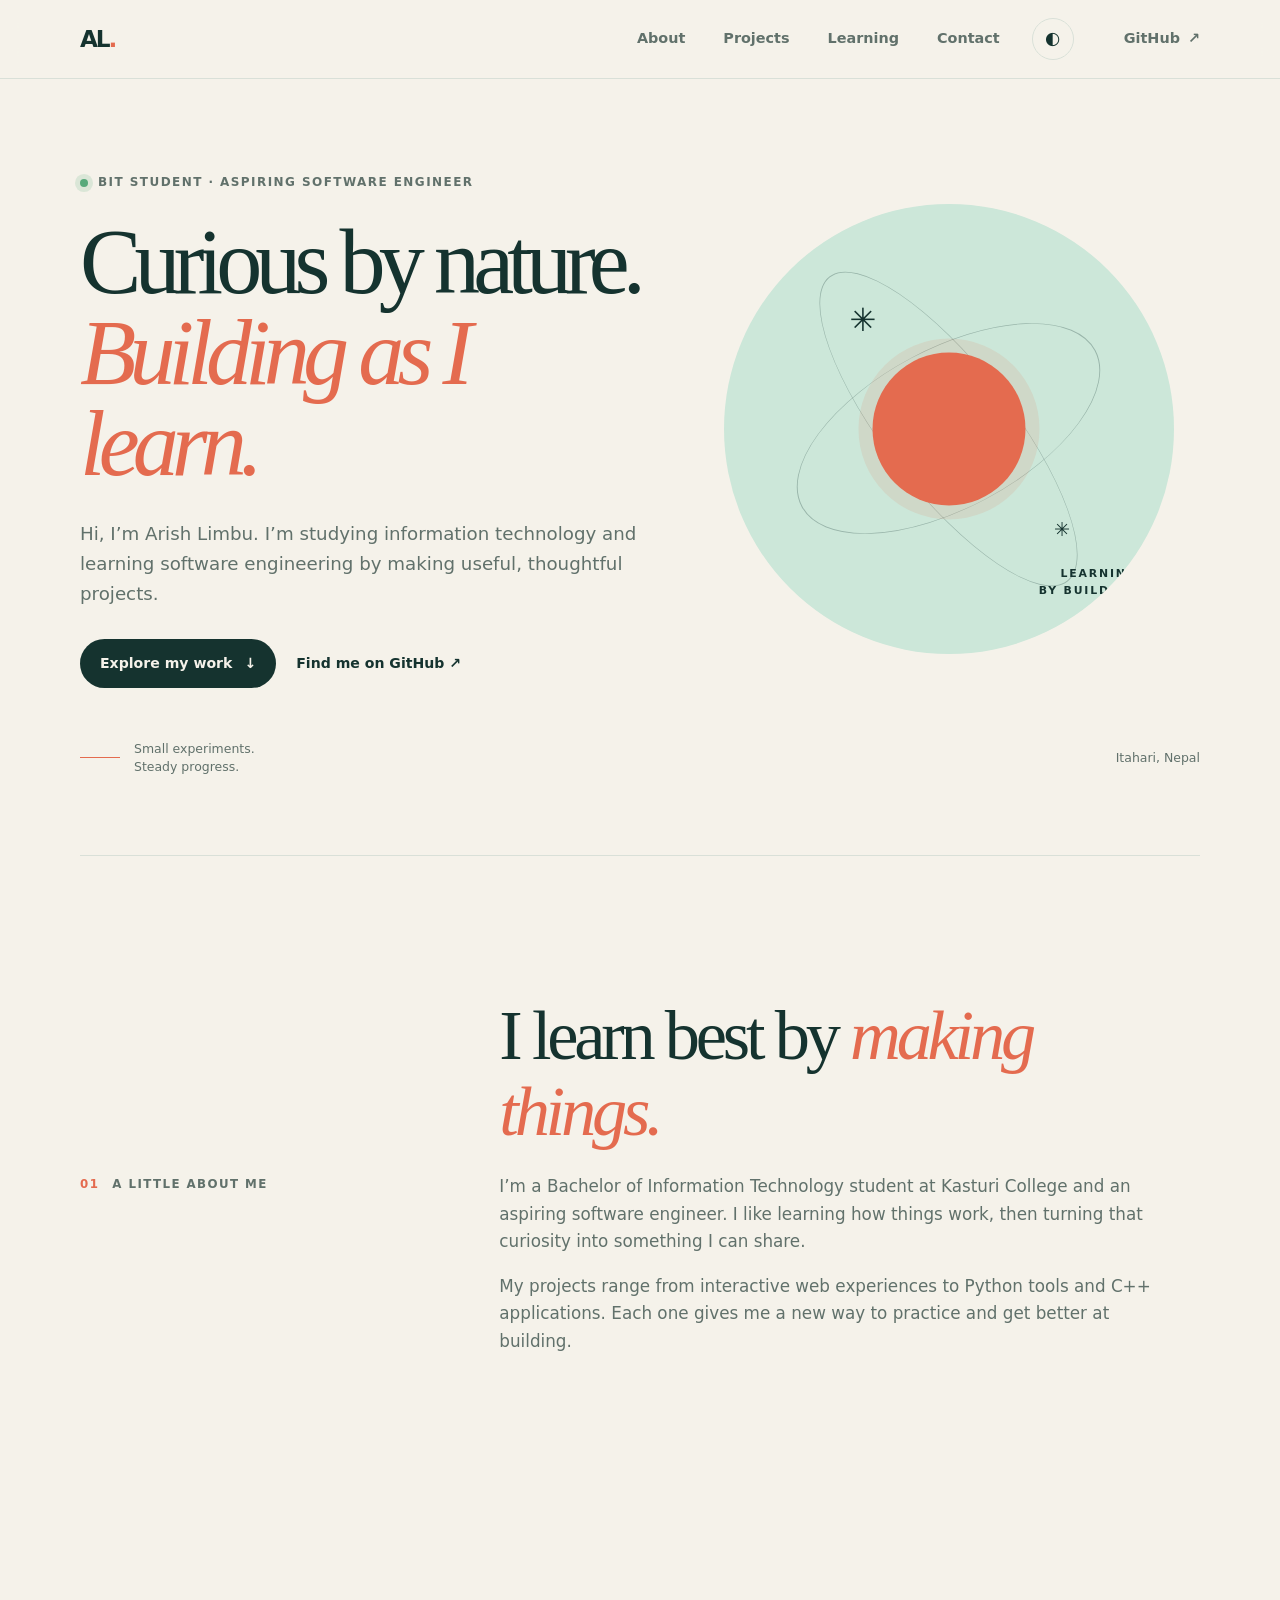
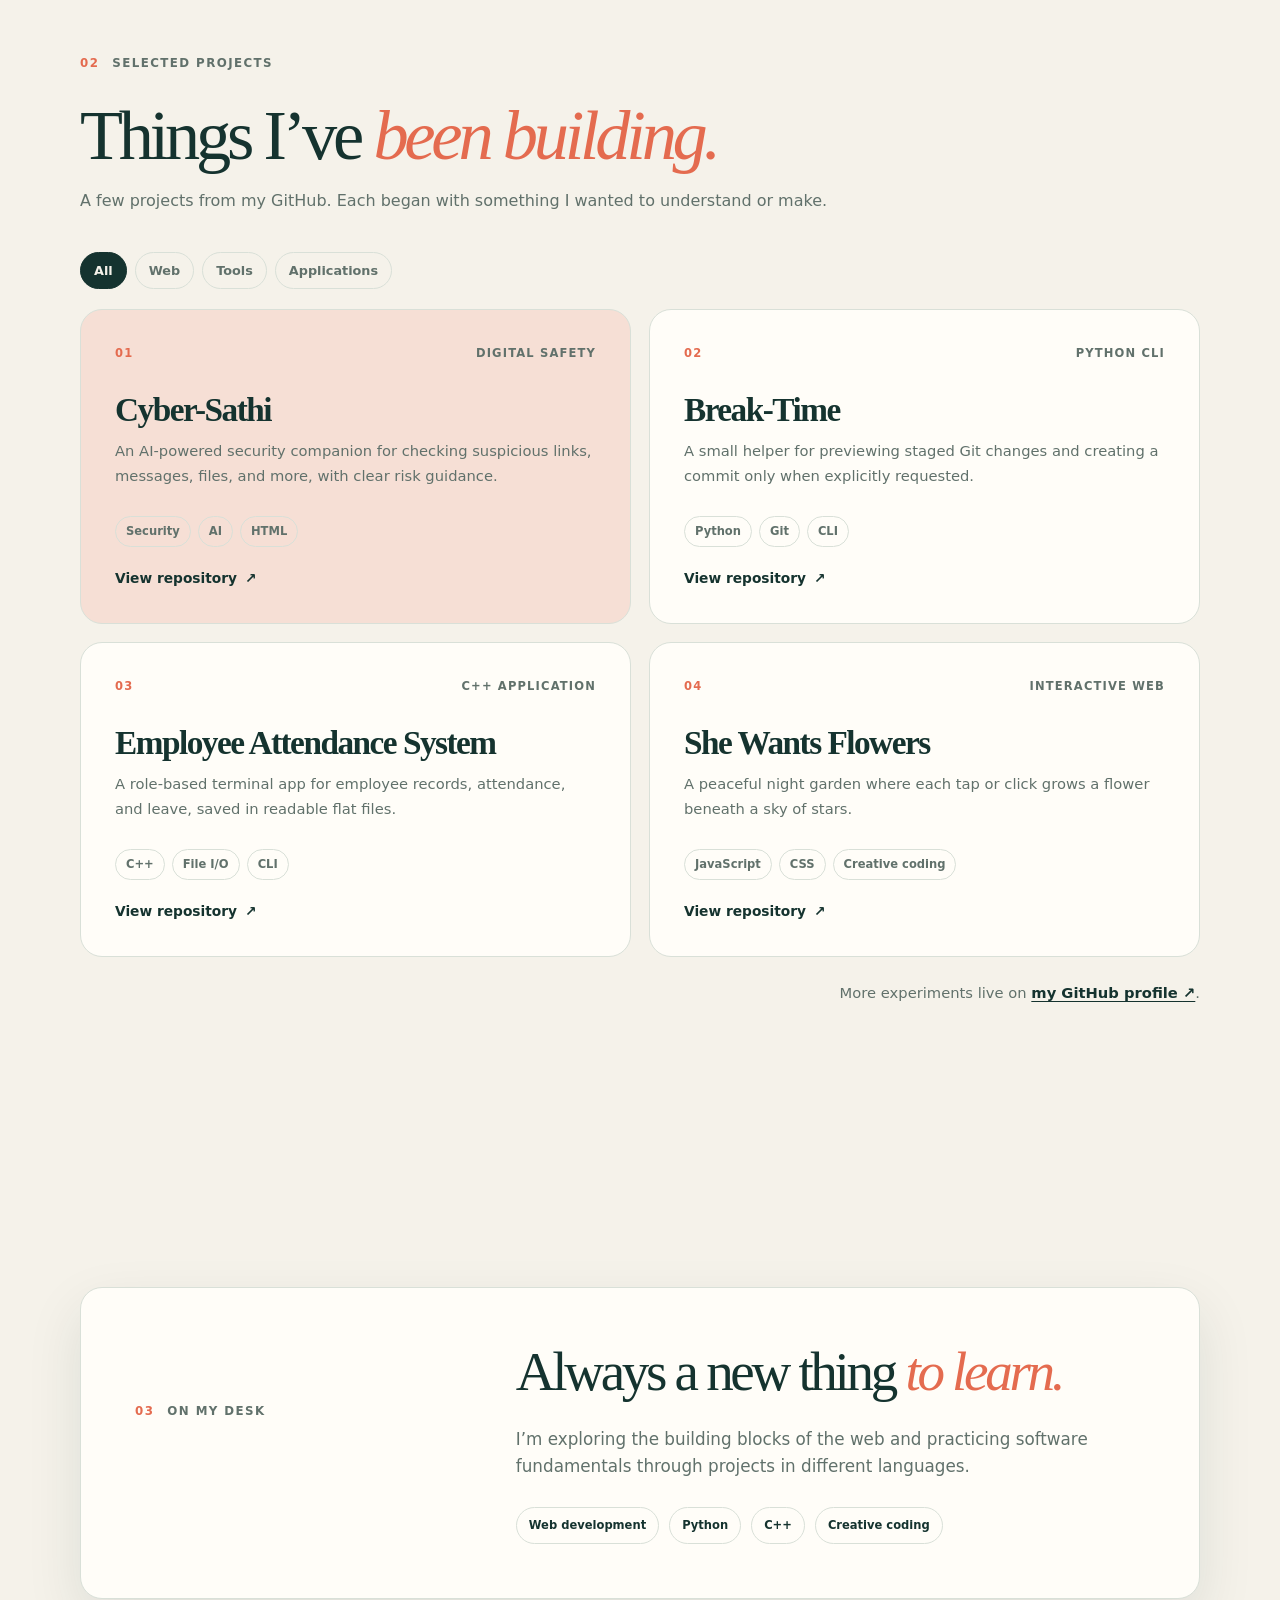
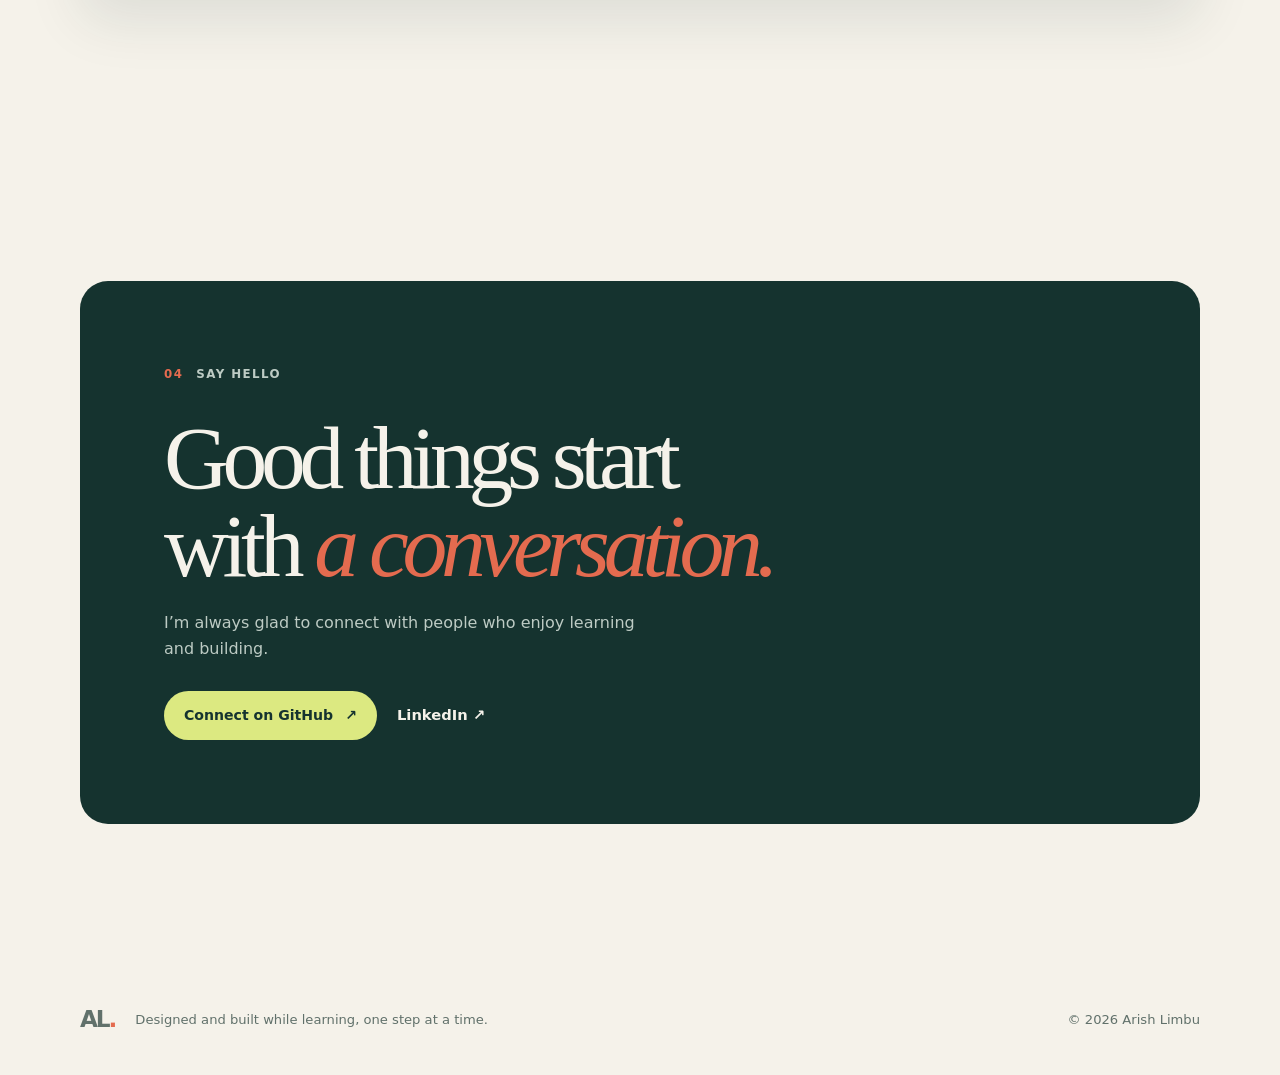
==== commit e6e05697: "feat: add theme and share controls to homepage Added meta tags for social sharing and a theme toggle" ====
--- a/index.html
+++ b/index.html
@@ -8,6 +8,8 @@
     <meta property="og:type" content="website" />
     <meta property="og:title" content="Arish Limbu — Developer in Progress" />
     <meta property="og:description" content="Curious by nature. Building as I learn." />
+    <meta property="og:image" content="https://arish0limbu.github.io/My-website/assets/social-card.svg" />
+    <meta name="twitter:card" content="summary_large_image" />
     <meta property="og:url" content="https://arish0limbu.github.io/My-website/" />
     <link rel="canonical" href="https://arish0limbu.github.io/My-website/" />
     <link rel="icon" href="./favicon.svg" type="image/svg+xml" />
@@ -29,6 +31,7 @@
           <a href="#learning">Learning</a>
           <a href="#contact">Contact</a>
         </nav>
+        <button class="theme-toggle" id="theme-toggle" type="button" aria-label="Switch to dark theme" title="Switch color theme"><span aria-hidden="true">◐</span></button>
         <a class="header-link" href="https://github.com/Arish0limbu" target="_blank" rel="noreferrer">GitHub <span aria-hidden="true">↗</span></a>
       </div>
     </header>
@@ -103,6 +106,7 @@
             <a class="project-link" href="https://github.com/Arish0limbu/She-Wants-Flowers" target="_blank" rel="noreferrer">View repository <span aria-hidden="true">↗</span></a>
           </article>
         </div>
+        <p class="sr-only" id="project-status" aria-live="polite" aria-atomic="true"></p>
         <p class="projects-more">More experiments live on <a href="https://github.com/Arish0limbu?tab=repositories" target="_blank" rel="noreferrer">my GitHub profile <span aria-hidden="true">↗</span></a>.</p>
       </section>
 
--- a/styles.css
+++ b/styles.css
@@ -0,0 +1,6 @@
+@import "./styles/tokens.css";
+@import "./styles/base.css";
+@import "./styles/layout.css";
+@import "./styles/components.css";
+@import "./styles/responsive.css";
+@import "./styles/accessibility.css";
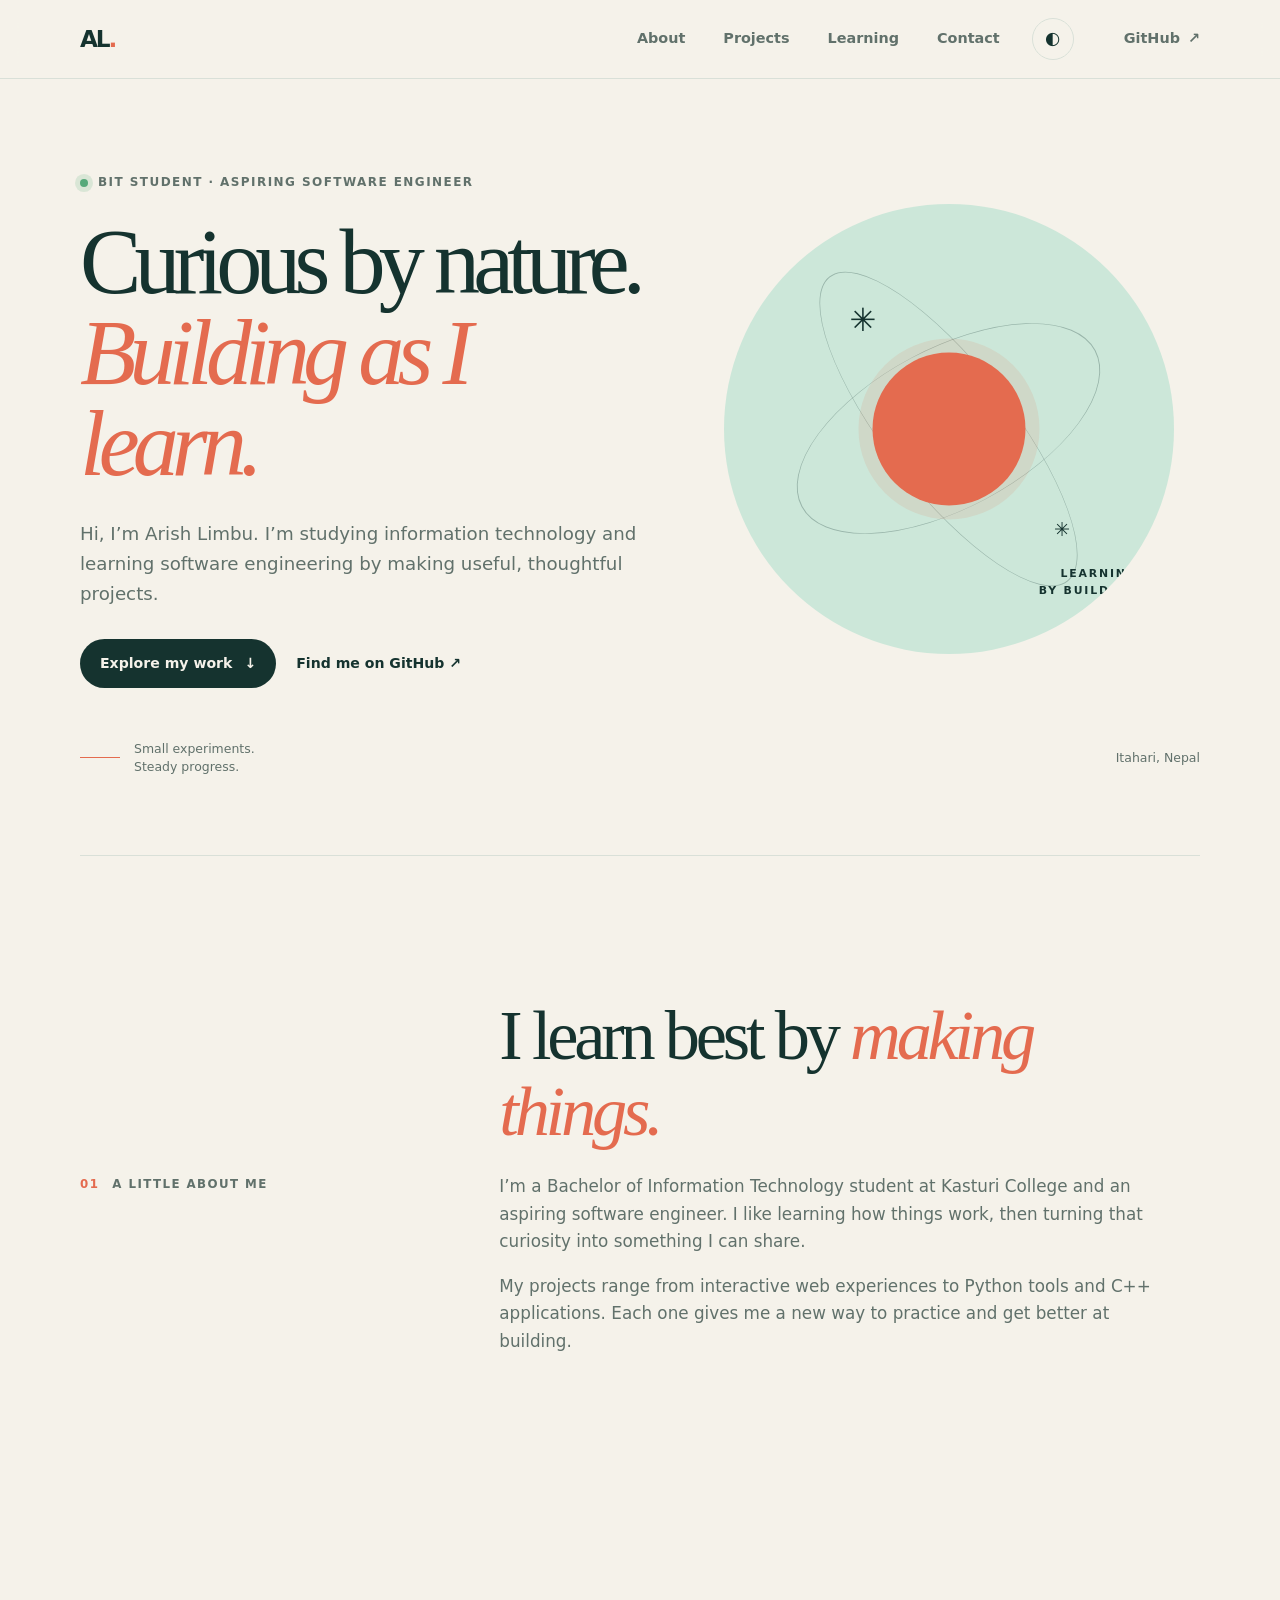
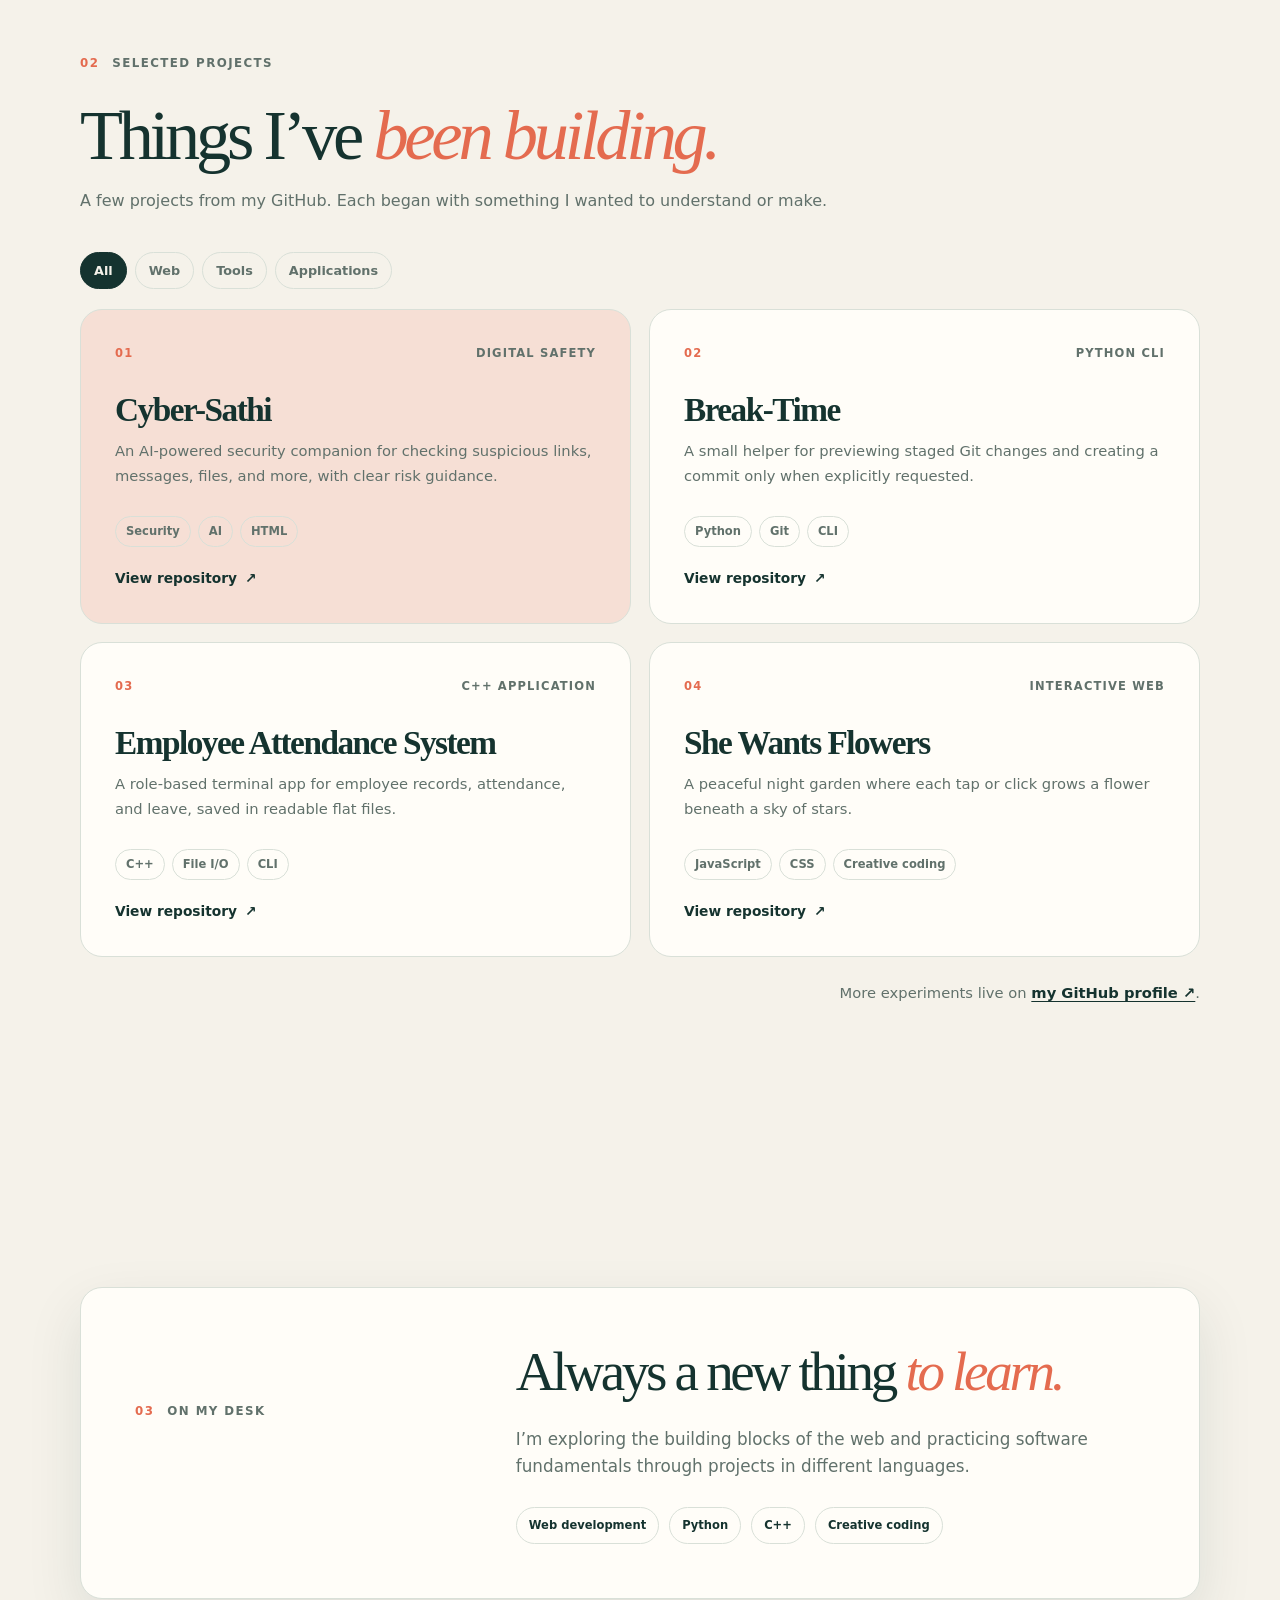
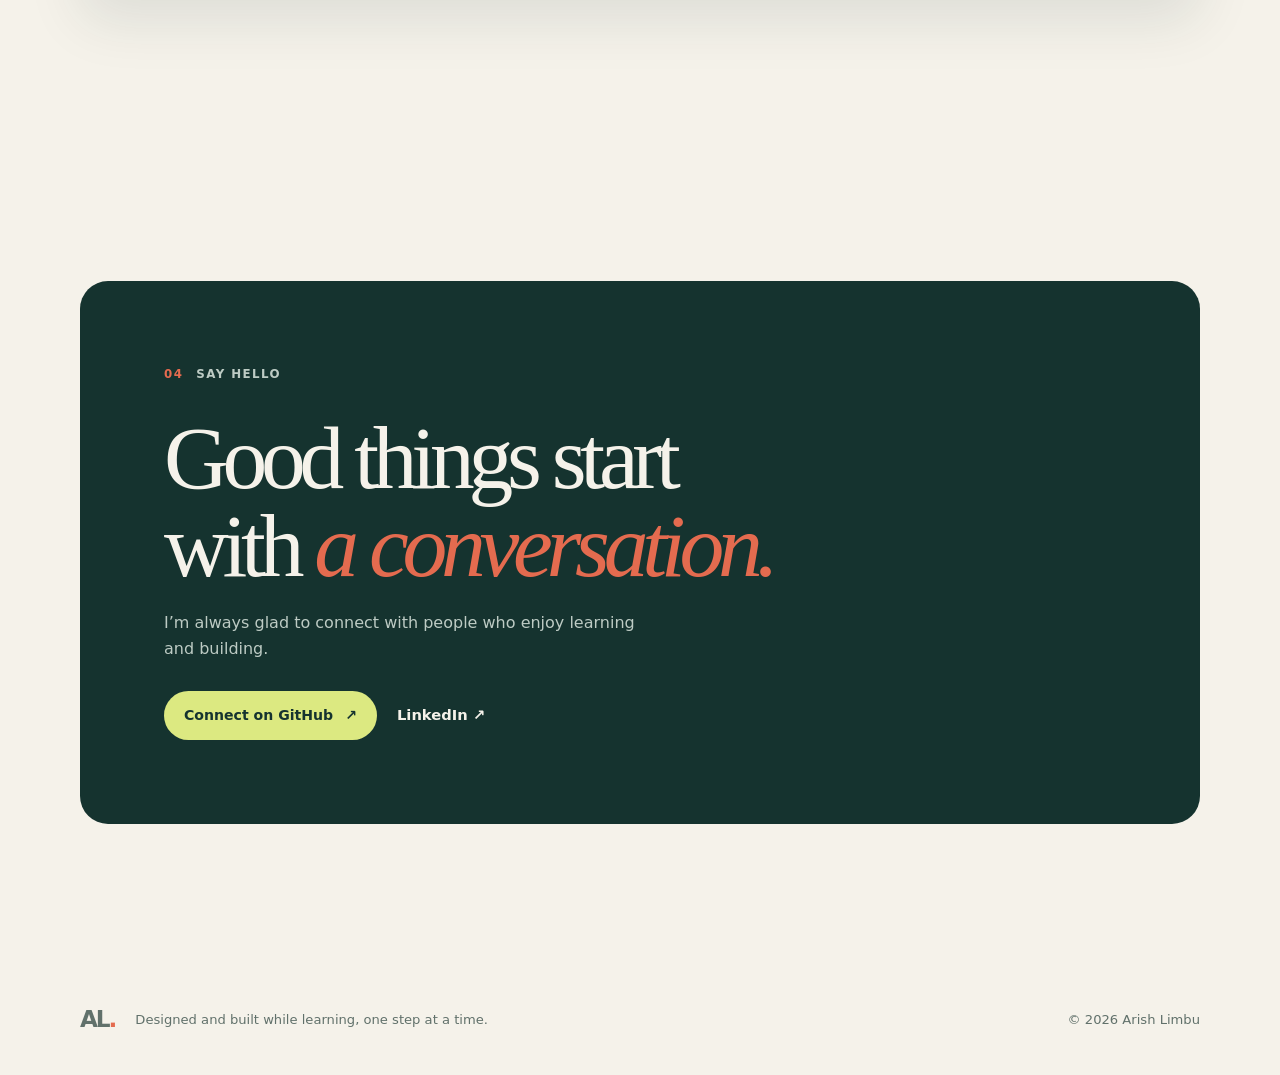
==== commit 524e1e38: "feat: mark sections for reveal and add scroll controls" ====
--- a/index.html
+++ b/index.html
@@ -18,6 +18,7 @@
     <title>Arish Limbu — Developer in Progress</title>
   </head>
   <body>
+    <div class="reading-progress" aria-hidden="true"><span id="reading-progress-bar"></span></div>
     <a class="skip-link" href="#main">Skip to content</a>
     <header class="site-header">
       <div class="container header-inner">
@@ -55,7 +56,7 @@
         <div class="hero-footnote"><span class="footnote-line"></span><span>Small experiments.<br />Steady progress.</span><span class="hero-location">Itahari, Nepal</span></div>
       </section>
 
-      <section class="about section container" id="about" aria-labelledby="about-title">
+      <section class="about section container" id="about" aria-labelledby="about-title" data-reveal>
         <div class="section-label"><span>01</span> A little about me</div>
         <div class="about-copy">
           <h2 id="about-title">I learn best by <em>making things.</em></h2>
@@ -64,7 +65,7 @@
         </div>
       </section>
 
-      <section class="projects section container" id="projects" aria-labelledby="projects-title">
+      <section class="projects section container" id="projects" aria-labelledby="projects-title" data-reveal>
         <div class="section-heading">
           <div class="section-label"><span>02</span> Selected projects</div>
           <h2 id="projects-title">Things I’ve <em>been building.</em></h2>
@@ -77,28 +78,28 @@
           <button type="button" data-filter="apps" aria-pressed="false">Applications</button>
         </div>
         <div class="project-grid">
-          <article class="project-card project-featured" data-category="apps">
+          <article class="project-card project-featured" data-category="apps" data-reveal>
             <div class="project-topline"><span class="project-index">01</span><span class="project-type">Digital safety</span></div>
             <h3>Cyber-Sathi</h3>
             <p>An AI-powered security companion for checking suspicious links, messages, files, and more, with clear risk guidance.</p>
             <ul class="tag-list" aria-label="Technologies and topics"><li>Security</li><li>AI</li><li>HTML</li></ul>
             <a class="project-link" href="https://github.com/Arish0limbu/Cyber-Sathi" target="_blank" rel="noreferrer">View repository <span aria-hidden="true">↗</span></a>
           </article>
-          <article class="project-card" data-category="tools">
+          <article class="project-card" data-category="tools" data-reveal>
             <div class="project-topline"><span class="project-index">02</span><span class="project-type">Python CLI</span></div>
             <h3>Break-Time</h3>
             <p>A small helper for previewing staged Git changes and creating a commit only when explicitly requested.</p>
             <ul class="tag-list" aria-label="Technologies and topics"><li>Python</li><li>Git</li><li>CLI</li></ul>
             <a class="project-link" href="https://github.com/Arish0limbu/Break-TIme" target="_blank" rel="noreferrer">View repository <span aria-hidden="true">↗</span></a>
           </article>
-          <article class="project-card" data-category="apps">
+          <article class="project-card" data-category="apps" data-reveal>
             <div class="project-topline"><span class="project-index">03</span><span class="project-type">C++ application</span></div>
             <h3>Employee Attendance System</h3>
             <p>A role-based terminal app for employee records, attendance, and leave, saved in readable flat files.</p>
             <ul class="tag-list" aria-label="Technologies and topics"><li>C++</li><li>File I/O</li><li>CLI</li></ul>
             <a class="project-link" href="https://github.com/Arish0limbu/Project-II-EAMS" target="_blank" rel="noreferrer">View repository <span aria-hidden="true">↗</span></a>
           </article>
-          <article class="project-card" data-category="web">
+          <article class="project-card" data-category="web" data-reveal>
             <div class="project-topline"><span class="project-index">04</span><span class="project-type">Interactive web</span></div>
             <h3>She Wants Flowers</h3>
             <p>A peaceful night garden where each tap or click grows a flower beneath a sky of stars.</p>
@@ -110,7 +111,7 @@
         <p class="projects-more">More experiments live on <a href="https://github.com/Arish0limbu?tab=repositories" target="_blank" rel="noreferrer">my GitHub profile <span aria-hidden="true">↗</span></a>.</p>
       </section>
 
-      <section class="learning section container" id="learning" aria-labelledby="learning-title">
+      <section class="learning section container" id="learning" aria-labelledby="learning-title" data-reveal>
         <div class="learning-card">
           <div class="section-label"><span>03</span> On my desk</div>
           <div><h2 id="learning-title">Always a new thing <em>to learn.</em></h2><p>I’m exploring the building blocks of the web and practicing software fundamentals through projects in different languages.</p></div>
@@ -118,7 +119,7 @@
         </div>
       </section>
 
-      <section class="contact section container" id="contact" aria-labelledby="contact-title">
+      <section class="contact section container" id="contact" aria-labelledby="contact-title" data-reveal>
         <div class="contact-inner">
           <div class="section-label"><span>04</span> Say hello</div>
           <h2 id="contact-title">Good things start<br />with <em>a conversation.</em></h2>
@@ -131,6 +132,7 @@
       </section>
     </main>
 
+    <button class="back-to-top" id="back-to-top" type="button" aria-label="Back to top" hidden><span aria-hidden="true">↑</span></button>
     <footer class="site-footer container">
       <a class="wordmark" href="#top" aria-label="Back to top">AL<span aria-hidden="true">.</span></a>
       <p>Designed and built while learning, one step at a time.</p>
--- a/styles.css
+++ b/styles.css
@@ -4,3 +4,4 @@
 @import "./styles/components.css";
 @import "./styles/responsive.css";
 @import "./styles/accessibility.css";
+@import "./styles/motion.css";
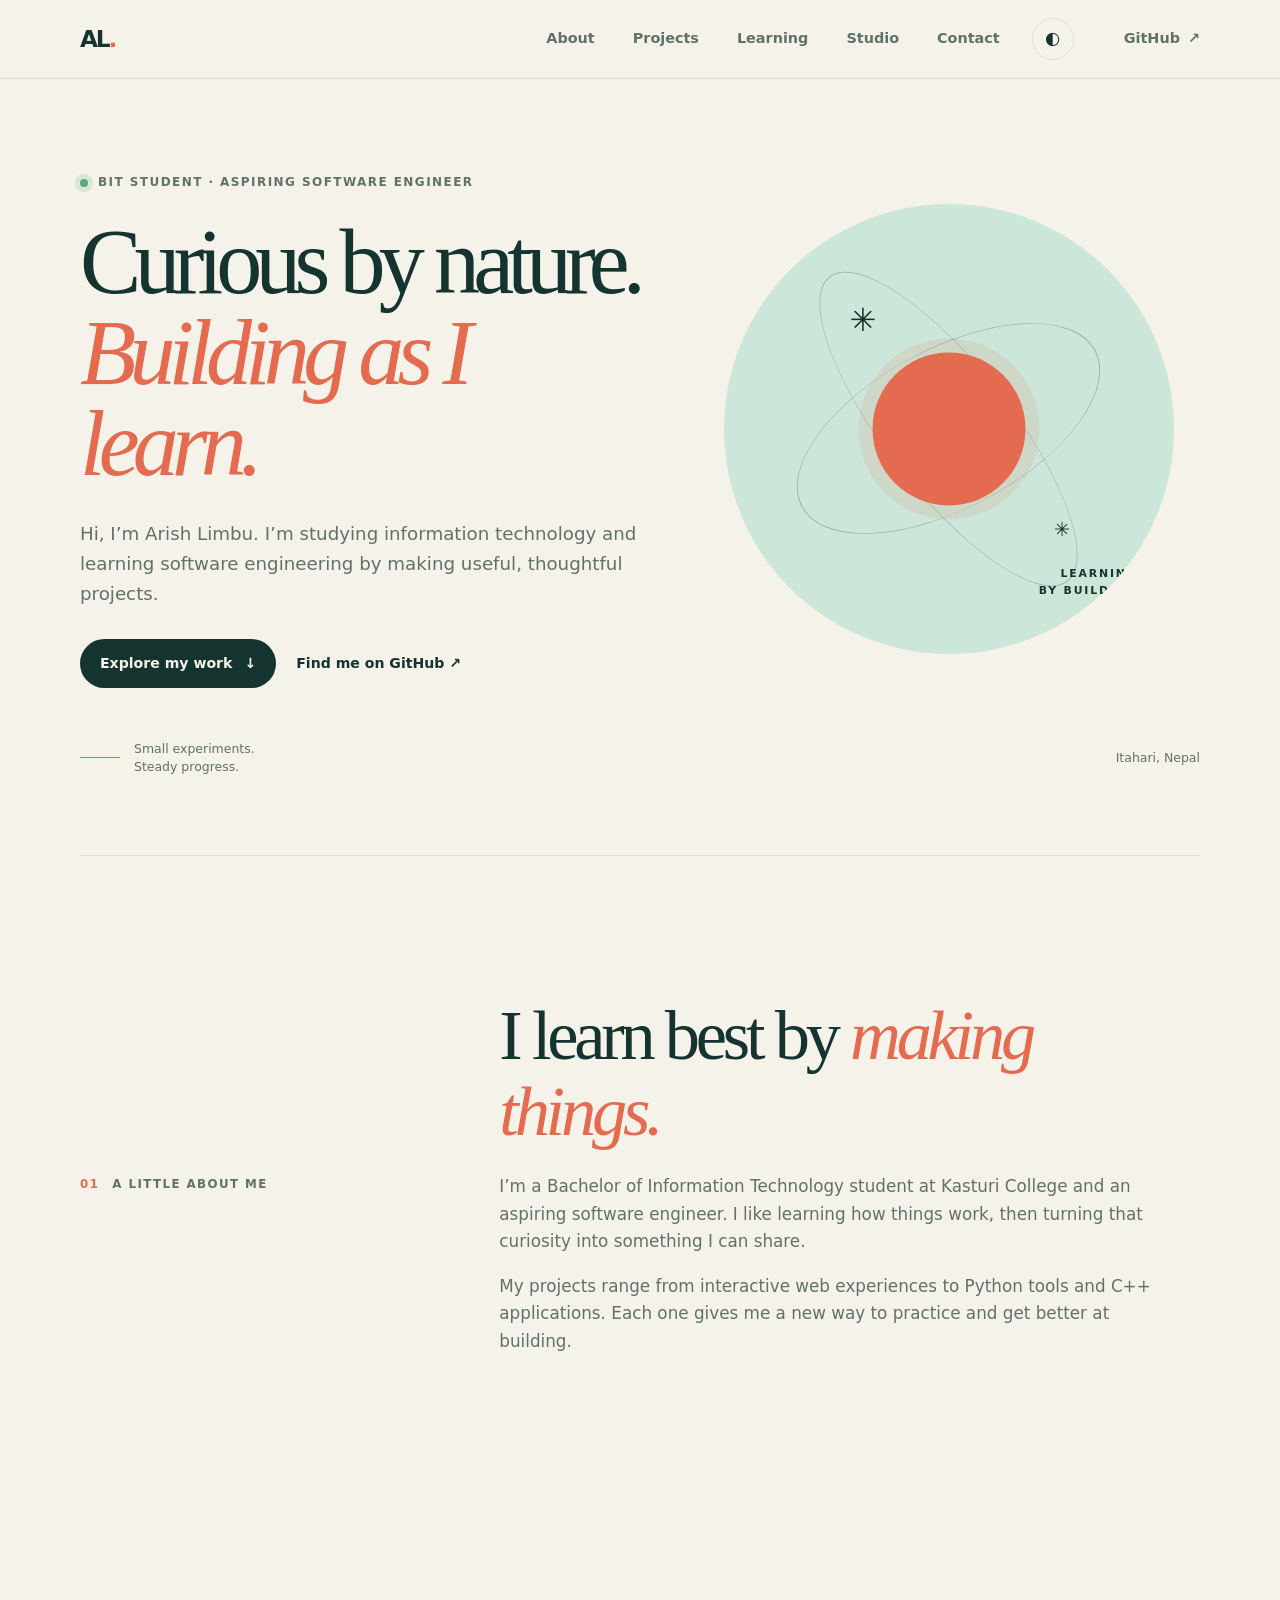
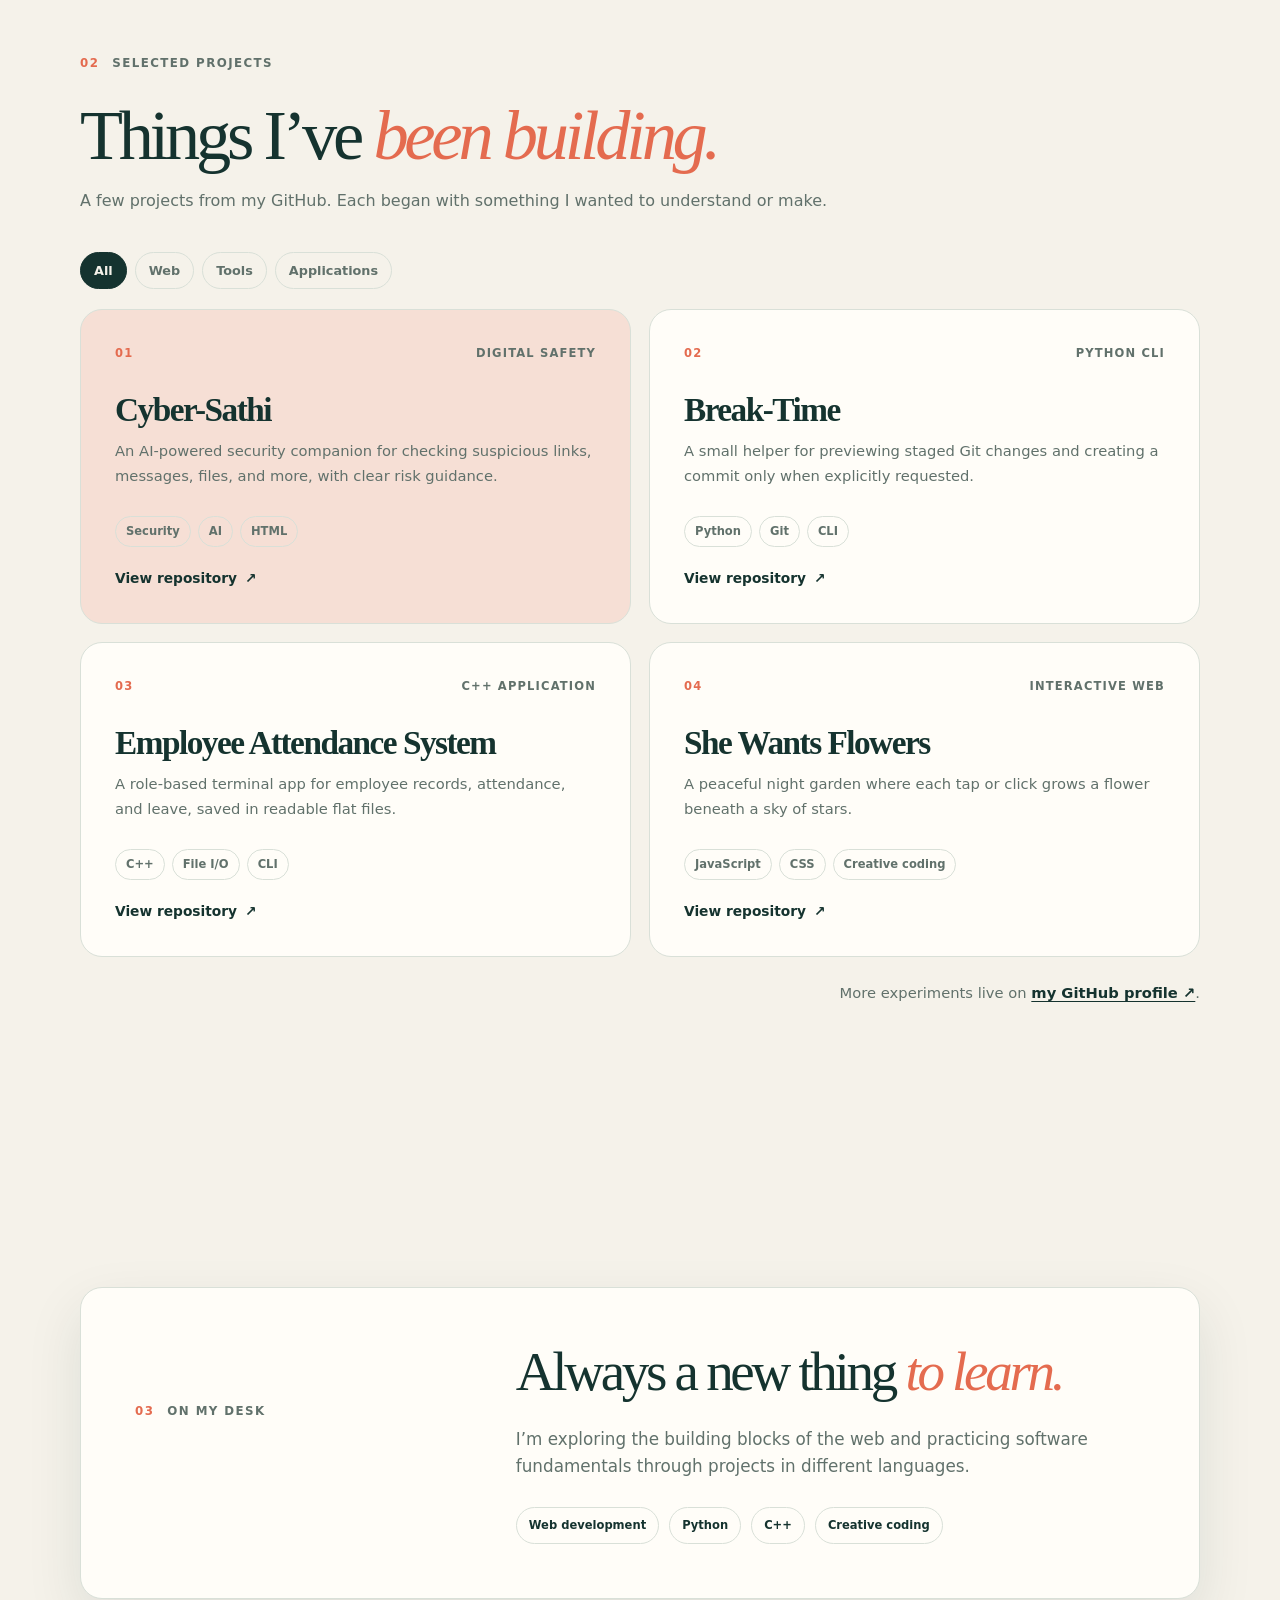
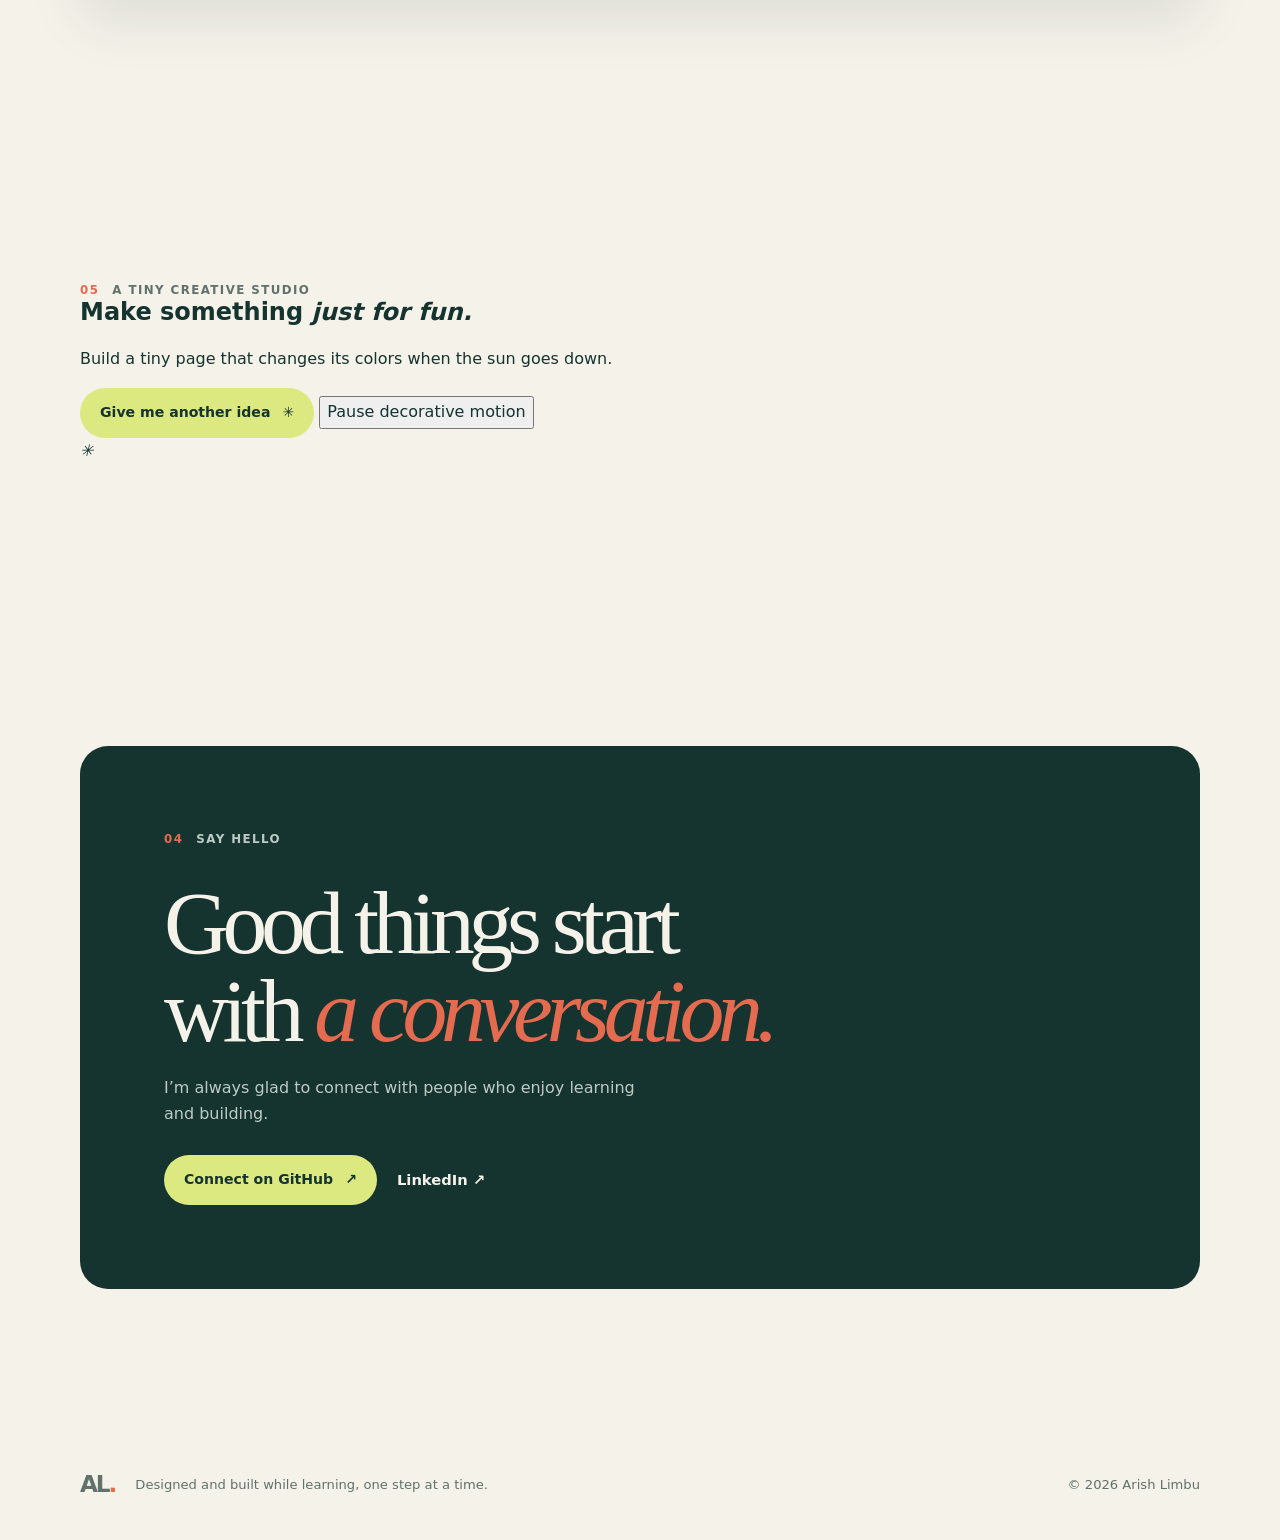
==== commit 6f1ebe28: "feat: add an interactive creative studio panel" ====
--- a/index.html
+++ b/index.html
@@ -30,6 +30,7 @@
           <a href="#about">About</a>
           <a href="#projects">Projects</a>
           <a href="#learning">Learning</a>
+          <a href="#studio">Studio</a>
           <a href="#contact">Contact</a>
         </nav>
         <button class="theme-toggle" id="theme-toggle" type="button" aria-label="Switch to dark theme" title="Switch color theme"><span aria-hidden="true">◐</span></button>
@@ -119,6 +120,21 @@
         </div>
       </section>
 
+      <section class="studio section container" id="studio" aria-labelledby="studio-title" data-reveal>
+        <div class="studio-card">
+          <div class="section-label"><span>05</span> A tiny creative studio</div>
+          <div class="studio-copy">
+            <h2 id="studio-title">Make something <em>just for fun.</em></h2>
+            <p id="build-prompt" aria-live="polite">Build a tiny page that changes its colors when the sun goes down.</p>
+            <div class="studio-actions">
+              <button class="button button-light" id="next-prompt" type="button">Give me another idea <span aria-hidden="true">✳</span></button>
+              <button class="motion-toggle" id="motion-toggle" type="button" aria-pressed="false">Pause decorative motion</button>
+            </div>
+          </div>
+          <div class="studio-doodle" aria-hidden="true"><span></span><span></span><span></span><i>✳</i></div>
+        </div>
+      </section>
+
       <section class="contact section container" id="contact" aria-labelledby="contact-title" data-reveal>
         <div class="contact-inner">
           <div class="section-label"><span>04</span> Say hello</div>
